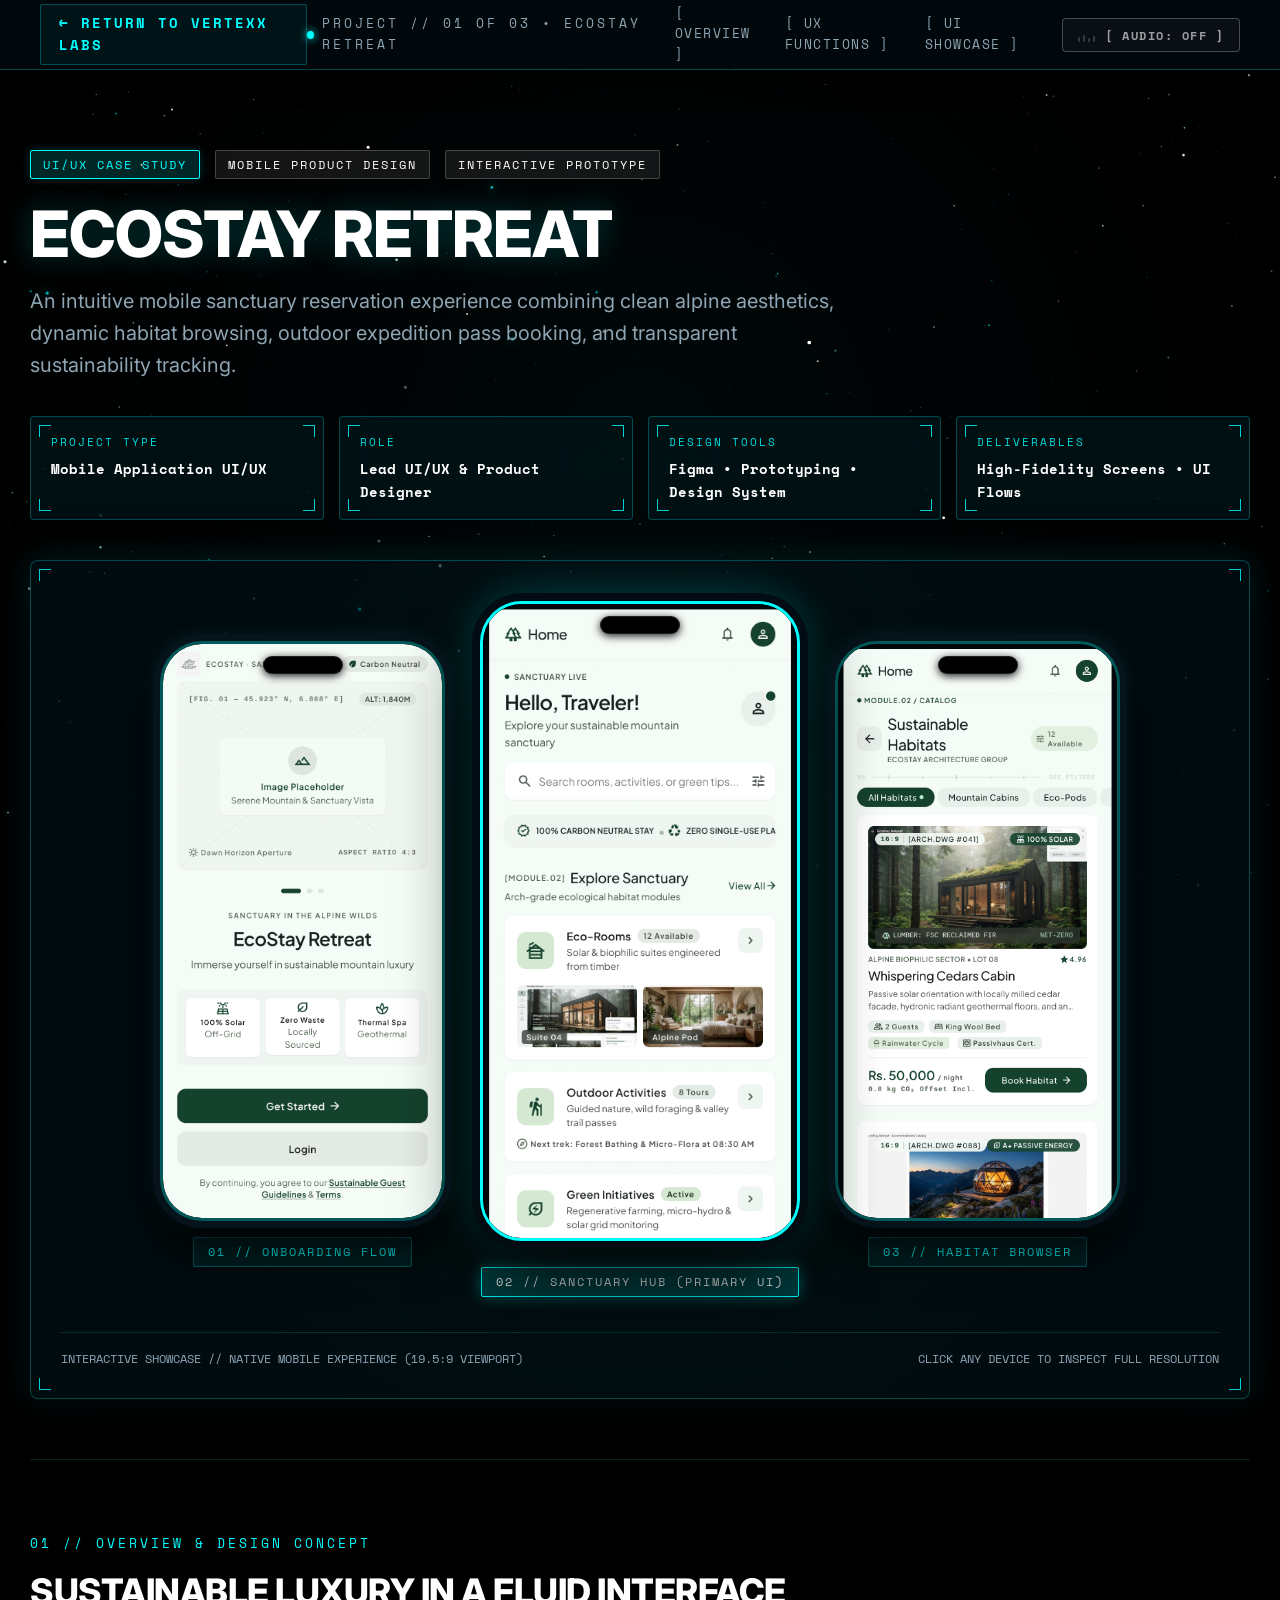
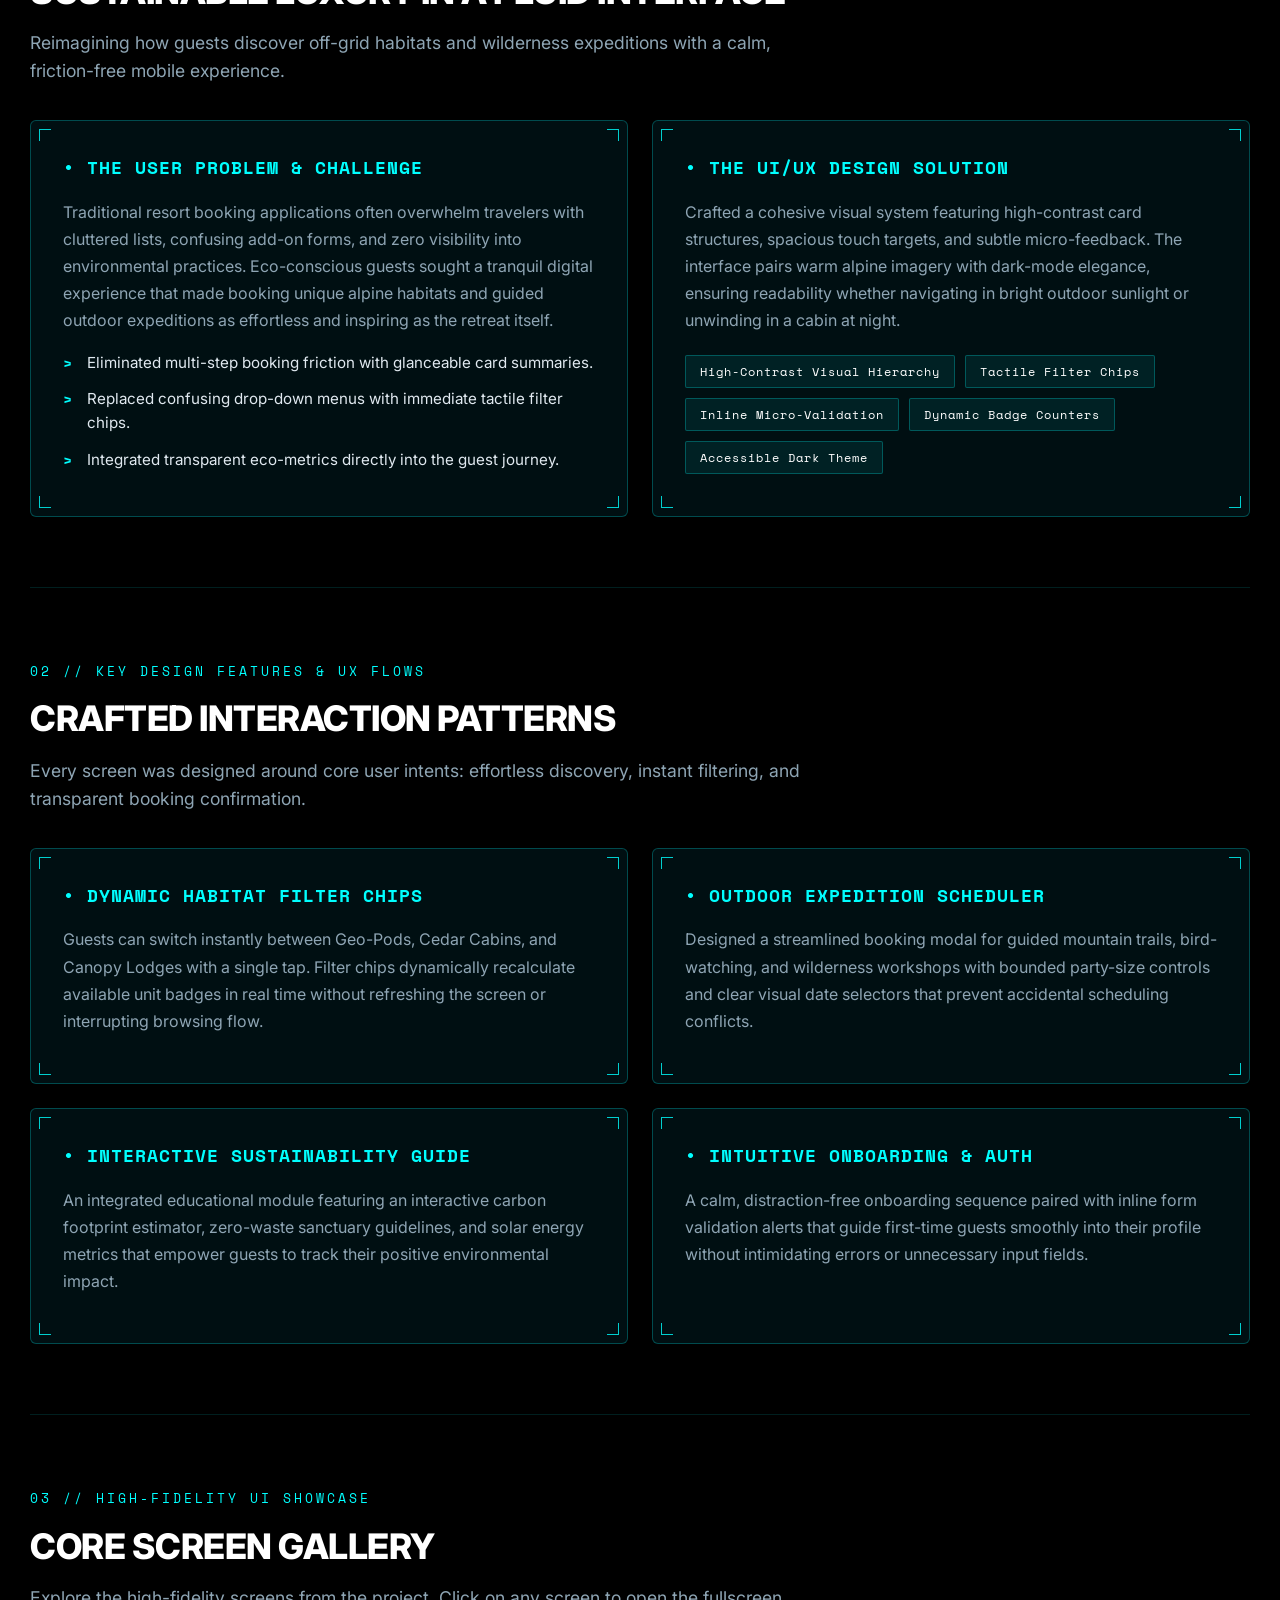
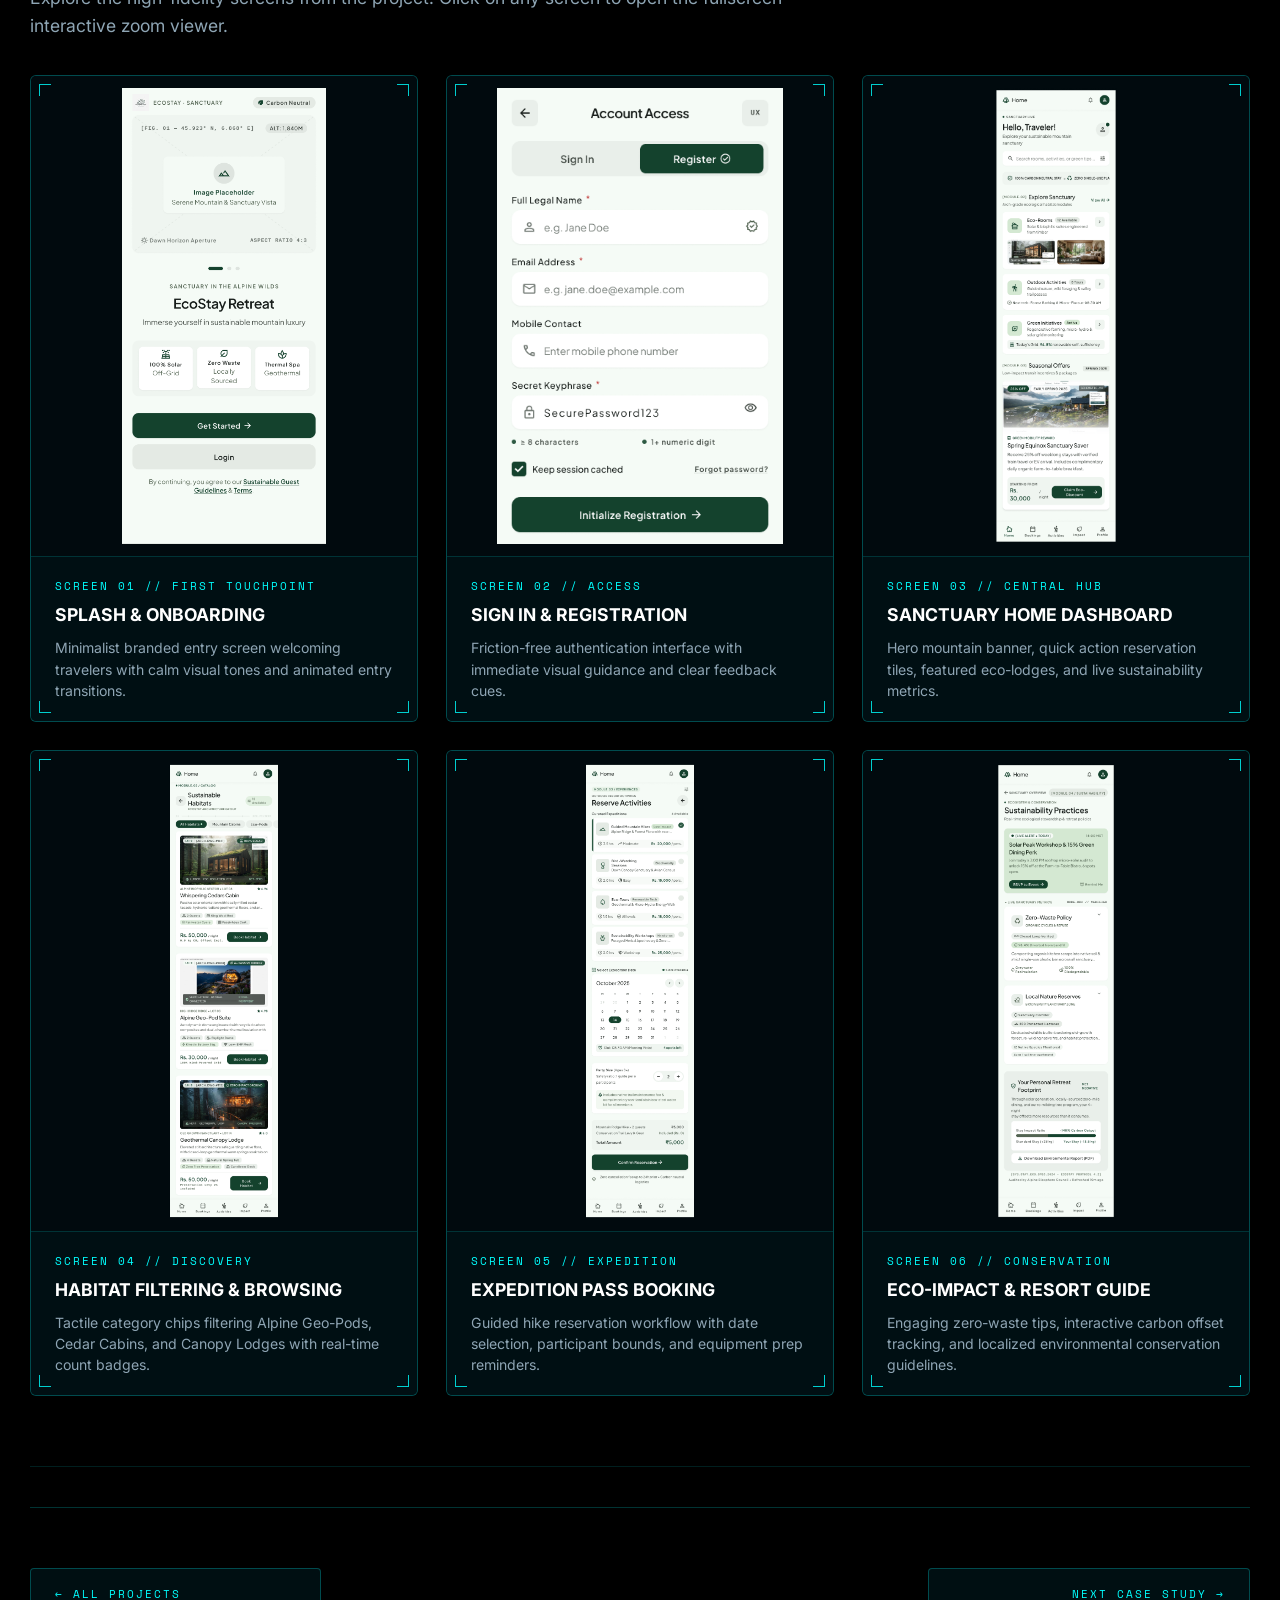
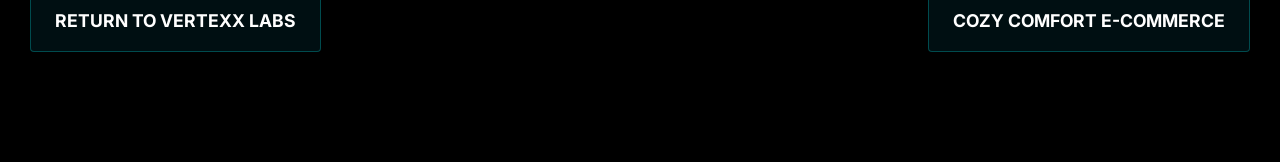
==== case-study-ecostay.html @ d519921f "Initial commit: Vertexx Labs spatial portfolio and case studies" ====
<!DOCTYPE html>
<html lang="en">
<head>
  <meta charset="UTF-8">
  <meta name="viewport" content="width=device-width, initial-scale=1.0">
  <title>EcoStay Retreat | Mobile UI/UX Case Study | Vertexx Labs</title>
  <meta name="description" content="UI/UX case study for EcoStay Retreat, a mobile sanctuary booking and eco-tourism app featuring dynamic filtering, intuitive booking flows, and sustainability tracking.">
  
  <!-- Google Fonts -->
  <link rel="preconnect" href="https://fonts.googleapis.com">
  <link rel="preconnect" href="https://fonts.gstatic.com" crossorigin>
  <link href="https://fonts.googleapis.com/css2?family=Inter:wght@400;600;700;800&family=Share+Tech+Mono&family=Space+Mono:wght@400;700&display=swap" rel="stylesheet">
  
  <link rel="stylesheet" href="case-study.css?v=40">
</head>
<body>

  <!-- 3D Cosmic Space Starfield Canvas (Matching Main Page) -->
  <canvas id="space-canvas"></canvas>

  <!-- Fixed Top HUD Navigation -->
  <header class="case-nav">
    <a href="index.html#projects" class="nav-back-btn">
      <span>&larr; RETURN TO VERTEXX LABS</span>
    </a>
    
    <div class="nav-dossier-badge">
      <span class="blink-dot"></span>
      <span>PROJECT // 01 OF 03 &bull; ECOSTAY RETREAT</span>
    </div>

    <div class="nav-right-group">
      <nav class="nav-section-links">
        <a href="#overview">[ OVERVIEW ]</a>
        <a href="#functions">[ UX FUNCTIONS ]</a>
        <a href="#gallery">[ UI SHOWCASE ]</a>
      </nav>

      <!-- HUD Audio Toggle Control -->
      <button id="case-audio-toggle" class="case-audio-btn playing" aria-label="Toggle Audio" title="Toggle audio soundtrack">
        <div class="case-visualizer-bars">
          <div class="case-bar"></div>
          <div class="case-bar"></div>
          <div class="case-bar"></div>
          <div class="case-bar"></div>
        </div>
        <span class="case-audio-label">[ AUDIO: ON ]</span>
      </button>
    </div>
  </header>

  <main class="case-container">
    
    <!-- Hero Section -->
    <section class="case-hero">
      <div class="hero-badge-row">
        <span class="case-badge">UI/UX CASE STUDY</span>
        <span class="role-badge">MOBILE PRODUCT DESIGN</span>
        <span class="role-badge">INTERACTIVE PROTOTYPE</span>
      </div>

      <h1 class="case-title">ECOSTAY RETREAT</h1>
      <p class="case-subtitle">
        An intuitive mobile sanctuary reservation experience combining clean alpine aesthetics, dynamic habitat browsing, outdoor expedition pass booking, and transparent sustainability tracking.
      </p>

      <!-- Metadata Bento Grid -->
      <div class="meta-grid">
        <div class="meta-box">
          <div class="hud-corner top-left"></div>
          <div class="hud-corner top-right"></div>
          <div class="hud-corner bottom-left"></div>
          <div class="hud-corner bottom-right"></div>
          <div class="meta-label">PROJECT TYPE</div>
          <div class="meta-value">Mobile Application UI/UX</div>
        </div>

        <div class="meta-box">
          <div class="hud-corner top-left"></div>
          <div class="hud-corner top-right"></div>
          <div class="hud-corner bottom-left"></div>
          <div class="hud-corner bottom-right"></div>
          <div class="meta-label">ROLE</div>
          <div class="meta-value">Lead UI/UX &amp; Product Designer</div>
        </div>

        <div class="meta-box">
          <div class="hud-corner top-left"></div>
          <div class="hud-corner top-right"></div>
          <div class="hud-corner bottom-left"></div>
          <div class="hud-corner bottom-right"></div>
          <div class="meta-label">DESIGN TOOLS</div>
          <div class="meta-value">Figma &bull; Prototyping &bull; Design System</div>
        </div>

        <div class="meta-box">
          <div class="hud-corner top-left"></div>
          <div class="hud-corner top-right"></div>
          <div class="hud-corner bottom-left"></div>
          <div class="hud-corner bottom-right"></div>
          <div class="meta-label">DELIVERABLES</div>
          <div class="meta-value">High-Fidelity Screens &bull; UI Flows</div>
        </div>
      </div>

      <!-- Interactive Mobile Device Showcase Stage (Flagship Trio Display) -->
      <div class="mobile-showcase-stage">
        <div class="hud-corner top-left"></div>
        <div class="hud-corner top-right"></div>
        <div class="hud-corner bottom-left"></div>
        <div class="hud-corner bottom-right"></div>

        <div class="stage-devices-row">
          <!-- Device 01: Onboarding Flow -->
          <div class="phone-item-wrap">
            <div class="phone-mockup" data-title="SPLASH &amp; ONBOARDING FLOW">
              <div class="phone-notch"></div>
              <div class="phone-screen">
                <img src="assets/projects/ecostay/screen-splash.png" alt="Splash &amp; Onboarding Experience" class="phone-screen-img">
              </div>
            </div>
            <div class="phone-caption-bar">
              <span class="phone-tag">01 // ONBOARDING FLOW</span>
            </div>
          </div>

          <!-- Device 02: Primary Sanctuary Hub (Featured Center) -->
          <div class="phone-item-wrap featured-wrap">
            <div class="phone-mockup featured" data-title="SANCTUARY HOME DASHBOARD">
              <div class="phone-notch"></div>
              <div class="phone-screen">
                <img src="assets/projects/ecostay/screen-dashboard.png" alt="Sanctuary Home Dashboard" class="phone-screen-img">
              </div>
            </div>
            <div class="phone-caption-bar">
              <span class="phone-tag">02 // SANCTUARY HUB (PRIMARY UI)</span>
            </div>
          </div>

          <!-- Device 03: Habitat Catalog & Filters -->
          <div class="phone-item-wrap">
            <div class="phone-mockup" data-title="HABITAT CATALOG &amp; DYNAMIC FILTERS">
              <div class="phone-notch"></div>
              <div class="phone-screen">
                <img src="assets/projects/ecostay/screen-rooms.png" alt="Habitat Catalog &amp; Filter Chips" class="phone-screen-img">
              </div>
            </div>
            <div class="phone-caption-bar">
              <span class="phone-tag">03 // HABITAT BROWSER</span>
            </div>
          </div>
        </div>

        <div class="stage-footer-bar">
          <span>INTERACTIVE SHOWCASE // NATIVE MOBILE EXPERIENCE (19.5:9 VIEWPORT)</span>
          <span>CLICK ANY DEVICE TO INSPECT FULL RESOLUTION</span>
        </div>
      </div>
    </section>

    <!-- Section 01: Overview & Design Concept -->
    <section id="overview" class="case-section">
      <div class="section-hud-header">
        <span class="section-index">01 // OVERVIEW &amp; DESIGN CONCEPT</span>
        <h2 class="section-title">SUSTAINABLE LUXURY IN A FLUID INTERFACE</h2>
        <p class="section-lead">
          Reimagining how guests discover off-grid habitats and wilderness expeditions with a calm, friction-free mobile experience.
        </p>
      </div>

      <div class="bento-overview-grid">
        <div class="bento-card">
          <div class="hud-corner top-left"></div>
          <div class="hud-corner top-right"></div>
          <div class="hud-corner bottom-left"></div>
          <div class="hud-corner bottom-right"></div>
          <h3 class="bento-card-title">&bull; THE USER PROBLEM &amp; CHALLENGE</h3>
          <p>
            Traditional resort booking applications often overwhelm travelers with cluttered lists, confusing add-on forms, and zero visibility into environmental practices. Eco-conscious guests sought a tranquil digital experience that made booking unique alpine habitats and guided outdoor expeditions as effortless and inspiring as the retreat itself.
          </p>
          <ul class="feature-list">
            <li>Eliminated multi-step booking friction with glanceable card summaries.</li>
            <li>Replaced confusing drop-down menus with immediate tactile filter chips.</li>
            <li>Integrated transparent eco-metrics directly into the guest journey.</li>
          </ul>
        </div>

        <div class="bento-card">
          <div class="hud-corner top-left"></div>
          <div class="hud-corner top-right"></div>
          <div class="hud-corner bottom-left"></div>
          <div class="hud-corner bottom-right"></div>
          <h3 class="bento-card-title">&bull; THE UI/UX DESIGN SOLUTION</h3>
          <p>
            Crafted a cohesive visual system featuring high-contrast card structures, spacious touch targets, and subtle micro-feedback. The interface pairs warm alpine imagery with dark-mode elegance, ensuring readability whether navigating in bright outdoor sunlight or unwinding in a cabin at night.
          </p>
          <div class="tech-pills">
            <span class="tech-pill">High-Contrast Visual Hierarchy</span>
            <span class="tech-pill">Tactile Filter Chips</span>
            <span class="tech-pill">Inline Micro-Validation</span>
            <span class="tech-pill">Dynamic Badge Counters</span>
            <span class="tech-pill">Accessible Dark Theme</span>
          </div>
        </div>
      </div>
    </section>

    <!-- Section 02: Key Design Features & Functions -->
    <section id="functions" class="case-section">
      <div class="section-hud-header">
        <span class="section-index">02 // KEY DESIGN FEATURES &amp; UX FLOWS</span>
        <h2 class="section-title">CRAFTED INTERACTION PATTERNS</h2>
        <p class="section-lead">
          Every screen was designed around core user intents: effortless discovery, instant filtering, and transparent booking confirmation.
        </p>
      </div>

      <div class="bento-overview-grid">
        <div class="bento-card">
          <div class="hud-corner top-left"></div>
          <div class="hud-corner top-right"></div>
          <div class="hud-corner bottom-left"></div>
          <div class="hud-corner bottom-right"></div>
          <h3 class="bento-card-title">&bull; DYNAMIC HABITAT FILTER CHIPS</h3>
          <p>
            Guests can switch instantly between Geo-Pods, Cedar Cabins, and Canopy Lodges with a single tap. Filter chips dynamically recalculate available unit badges in real time without refreshing the screen or interrupting browsing flow.
          </p>
        </div>

        <div class="bento-card">
          <div class="hud-corner top-left"></div>
          <div class="hud-corner top-right"></div>
          <div class="hud-corner bottom-left"></div>
          <div class="hud-corner bottom-right"></div>
          <h3 class="bento-card-title">&bull; OUTDOOR EXPEDITION SCHEDULER</h3>
          <p>
            Designed a streamlined booking modal for guided mountain trails, bird-watching, and wilderness workshops with bounded party-size controls and clear visual date selectors that prevent accidental scheduling conflicts.
          </p>
        </div>

        <div class="bento-card">
          <div class="hud-corner top-left"></div>
          <div class="hud-corner top-right"></div>
          <div class="hud-corner bottom-left"></div>
          <div class="hud-corner bottom-right"></div>
          <h3 class="bento-card-title">&bull; INTERACTIVE SUSTAINABILITY GUIDE</h3>
          <p>
            An integrated educational module featuring an interactive carbon footprint estimator, zero-waste sanctuary guidelines, and solar energy metrics that empower guests to track their positive environmental impact.
          </p>
        </div>

        <div class="bento-card">
          <div class="hud-corner top-left"></div>
          <div class="hud-corner top-right"></div>
          <div class="hud-corner bottom-left"></div>
          <div class="hud-corner bottom-right"></div>
          <h3 class="bento-card-title">&bull; INTUITIVE ONBOARDING &amp; AUTH</h3>
          <p>
            A calm, distraction-free onboarding sequence paired with inline form validation alerts that guide first-time guests smoothly into their profile without intimidating errors or unnecessary input fields.
          </p>
        </div>
      </div>
    </section>

    <!-- Section 03: UI Showcase & Screen Gallery -->
    <section id="gallery" class="case-section">
      <div class="section-hud-header">
        <span class="section-index">03 // HIGH-FIDELITY UI SHOWCASE</span>
        <h2 class="section-title">CORE SCREEN GALLERY</h2>
        <p class="section-lead">
          Explore the high-fidelity screens from the project. Click on any screen to open the fullscreen interactive zoom viewer.
        </p>
      </div>

      <div class="gallery-grid">
        <!-- Screen 1: Splash -->
        <div class="gallery-card">
          <div class="hud-corner top-left"></div>
          <div class="hud-corner top-right"></div>
          <div class="hud-corner bottom-left"></div>
          <div class="hud-corner bottom-right"></div>
          <div class="gallery-thumb-container">
            <img src="assets/projects/ecostay/screen-splash.png" alt="Splash &amp; Onboarding Experience" class="gallery-thumb">
            <div class="gallery-hover-overlay">
              <span class="zoom-hint-btn">[ EXPAND SCREEN ]</span>
            </div>
          </div>
          <div class="gallery-card-info">
            <div>
              <div class="screen-number">SCREEN 01 // FIRST TOUCHPOINT</div>
              <h3 class="screen-name">SPLASH &amp; ONBOARDING</h3>
            </div>
            <p class="screen-desc">Minimalist branded entry screen welcoming travelers with calm visual tones and animated entry transitions.</p>
          </div>
        </div>

        <!-- Screen 2: Authentication -->
        <div class="gallery-card">
          <div class="hud-corner top-left"></div>
          <div class="hud-corner top-right"></div>
          <div class="hud-corner bottom-left"></div>
          <div class="hud-corner bottom-right"></div>
          <div class="gallery-thumb-container">
            <img src="assets/projects/ecostay/screen-auth.png" alt="User Sign In &amp; Registration" class="gallery-thumb">
            <div class="gallery-hover-overlay">
              <span class="zoom-hint-btn">[ EXPAND SCREEN ]</span>
            </div>
          </div>
          <div class="gallery-card-info">
            <div>
              <div class="screen-number">SCREEN 02 // ACCESS</div>
              <h3 class="screen-name">SIGN IN &amp; REGISTRATION</h3>
            </div>
            <p class="screen-desc">Friction-free authentication interface with immediate visual guidance and clear feedback cues.</p>
          </div>
        </div>

        <!-- Screen 3: Dashboard -->
        <div class="gallery-card">
          <div class="hud-corner top-left"></div>
          <div class="hud-corner top-right"></div>
          <div class="hud-corner bottom-left"></div>
          <div class="hud-corner bottom-right"></div>
          <div class="gallery-thumb-container">
            <img src="assets/projects/ecostay/screen-dashboard.png" alt="Home Sanctuary Hub" class="gallery-thumb">
            <div class="gallery-hover-overlay">
              <span class="zoom-hint-btn">[ EXPAND SCREEN ]</span>
            </div>
          </div>
          <div class="gallery-card-info">
            <div>
              <div class="screen-number">SCREEN 03 // CENTRAL HUB</div>
              <h3 class="screen-name">SANCTUARY HOME DASHBOARD</h3>
            </div>
            <p class="screen-desc">Hero mountain banner, quick action reservation tiles, featured eco-lodges, and live sustainability metrics.</p>
          </div>
        </div>

        <!-- Screen 4: Room Catalog -->
        <div class="gallery-card">
          <div class="hud-corner top-left"></div>
          <div class="hud-corner top-right"></div>
          <div class="hud-corner bottom-left"></div>
          <div class="hud-corner bottom-right"></div>
          <div class="gallery-thumb-container">
            <img src="assets/projects/ecostay/screen-rooms.png" alt="Habitat Catalog &amp; Filter Chips" class="gallery-thumb">
            <div class="gallery-hover-overlay">
              <span class="zoom-hint-btn">[ EXPAND SCREEN ]</span>
            </div>
          </div>
          <div class="gallery-card-info">
            <div>
              <div class="screen-number">SCREEN 04 // DISCOVERY</div>
              <h3 class="screen-name">HABITAT FILTERING &amp; BROWSING</h3>
            </div>
            <p class="screen-desc">Tactile category chips filtering Alpine Geo-Pods, Cedar Cabins, and Canopy Lodges with real-time count badges.</p>
          </div>
        </div>

        <!-- Screen 5: Activities -->
        <div class="gallery-card">
          <div class="hud-corner top-left"></div>
          <div class="hud-corner top-right"></div>
          <div class="hud-corner bottom-left"></div>
          <div class="hud-corner bottom-right"></div>
          <div class="gallery-thumb-container">
            <img src="assets/projects/ecostay/screen-activities.png" alt="Outdoor Activity Passes" class="gallery-thumb">
            <div class="gallery-hover-overlay">
              <span class="zoom-hint-btn">[ EXPAND SCREEN ]</span>
            </div>
          </div>
          <div class="gallery-card-info">
            <div>
              <div class="screen-number">SCREEN 05 // EXPEDITION</div>
              <h3 class="screen-name">EXPEDITION PASS BOOKING</h3>
            </div>
            <p class="screen-desc">Guided hike reservation workflow with date selection, participant bounds, and equipment prep reminders.</p>
          </div>
        </div>

        <!-- Screen 6: Sustainability -->
        <div class="gallery-card">
          <div class="hud-corner top-left"></div>
          <div class="hud-corner top-right"></div>
          <div class="hud-corner bottom-left"></div>
          <div class="hud-corner bottom-right"></div>
          <div class="gallery-thumb-container">
            <img src="assets/projects/ecostay/screen-sustainability.png" alt="Green Initiatives &amp; Guide" class="gallery-thumb">
            <div class="gallery-hover-overlay">
              <span class="zoom-hint-btn">[ EXPAND SCREEN ]</span>
            </div>
          </div>
          <div class="gallery-card-info">
            <div>
              <div class="screen-number">SCREEN 06 // CONSERVATION</div>
              <h3 class="screen-name">ECO-IMPACT &amp; RESORT GUIDE</h3>
            </div>
            <p class="screen-desc">Engaging zero-waste tips, interactive carbon offset tracking, and localized environmental conservation guidelines.</p>
          </div>
        </div>
      </div>
    </section>

    <!-- Project Footer Navigation -->
    <footer class="case-footer-nav">
      <a href="index.html#projects" class="project-nav-link">
        <span class="nav-direction">&larr; ALL PROJECTS</span>
        <span class="nav-proj-title">RETURN TO VERTEXX LABS</span>
      </a>

      <a href="case-study-cozycomfort.html?v=38" class="project-nav-link next">
        <span class="nav-direction">NEXT CASE STUDY &rarr;</span>
        <span class="nav-proj-title">COZY COMFORT E-COMMERCE</span>
      </a>
    </footer>

  </main>

  <!-- Background Audio Element -->
  <audio id="case-bg-audio" src="assets/suno_track.mp3" loop preload="auto" playsinline style="display:none;"></audio>

  <!-- Fullscreen Lightbox Modal -->
  <div id="lightbox-modal" class="lightbox-modal">
    <button id="lightbox-close-btn" class="lightbox-close-btn">[ CLOSE ESC ]</button>
    <div class="lightbox-content-box">
      <img id="lightbox-img" src="" alt="Fullscreen Interface Preview" class="lightbox-img">
      <div id="lightbox-caption" class="lightbox-caption"></div>
    </div>
  </div>

  <script src="case-study.js?v=40"></script>
</body>
</html>
---- case-study.css ----
/* ==========================================================================
   Vertexx Labs - Case Study Master Stylesheet (Cyberpunk Spatial Aesthetics)
   ========================================================================== */

:root {
  --neon-cyan: #00FFFF;
  --neon-cyan-glow: rgba(0, 255, 255, 0.35);
  --neon-cyan-dim: rgba(0, 255, 255, 0.15);
  --bg-deep: #02080d;
  --bg-card: rgba(0, 20, 25, 0.75);
  --bg-card-hover: rgba(0, 30, 40, 0.85);
  --text-main: #FFFFFF;
  --text-muted: #8ea5b4;
  --border-cyan: rgba(0, 255, 255, 0.25);
  --font-inter: 'Inter', -apple-system, BlinkMacSystemFont, sans-serif;
  --font-mono: 'Space Mono', 'Share Tech Mono', monospace;
  --font-tech: 'Share Tech Mono', monospace;
}

* {
  box-sizing: border-box;
  margin: 0;
  padding: 0;
}

html {
  scroll-behavior: smooth;
  background-color: #000000;
  color: var(--text-main);
  font-family: var(--font-inter);
}

body {
  background-color: #000000;
  min-height: 100vh;
  line-height: 1.6;
  overflow-x: hidden;
  font-size: 16px;
  position: relative;
}

/* Space Theme Canvas (Matching Main Vertexx Labs Space Theme) */
#space-canvas {
  position: fixed;
  top: 0;
  left: 0;
  width: 100vw;
  height: 100vh;
  z-index: 0;
  pointer-events: none;
  background: #000000;
}

/* ==========================================================================
   HUD Header & Navigation Bar
   ========================================================================== */
.case-nav {
  position: fixed;
  top: 0;
  left: 0;
  width: 100%;
  height: 70px;
  background: rgba(0, 10, 15, 0.85);
  backdrop-filter: blur(25px);
  -webkit-backdrop-filter: blur(25px);
  border-bottom: 1px solid var(--border-cyan);
  display: flex;
  align-items: center;
  justify-content: space-between;
  padding: 0 40px;
  z-index: 1000;
  box-shadow: 0 4px 30px rgba(0, 0, 0, 0.8);
}

.nav-back-btn {
  display: inline-flex;
  align-items: center;
  gap: 10px;
  color: var(--neon-cyan);
  text-decoration: none;
  font-family: var(--font-mono);
  font-size: 0.85rem;
  font-weight: 700;
  letter-spacing: 2px;
  text-transform: uppercase;
  padding: 8px 18px;
  border: 1px solid var(--border-cyan);
  background: rgba(0, 255, 255, 0.05);
  border-radius: 2px;
  transition: all 0.3s ease;
  position: relative;
  overflow: hidden;
}

.nav-back-btn:hover {
  background: rgba(0, 255, 255, 0.18);
  border-color: var(--neon-cyan);
  box-shadow: 0 0 20px var(--neon-cyan-glow);
  transform: translateX(-3px);
}

.nav-dossier-badge {
  font-family: var(--font-mono);
  font-size: 0.8rem;
  letter-spacing: 3px;
  color: var(--text-muted);
  text-transform: uppercase;
  display: flex;
  align-items: center;
  gap: 8px;
}

.nav-dossier-badge .blink-dot {
  width: 8px;
  height: 8px;
  border-radius: 50%;
  background: var(--neon-cyan);
  box-shadow: 0 0 8px var(--neon-cyan);
  animation: pulseDot 2s infinite ease-in-out;
}

@keyframes pulseDot {
  0%, 100% { opacity: 0.3; transform: scale(0.9); }
  50% { opacity: 1; transform: scale(1.2); }
}

.nav-section-links {
  display: flex;
  align-items: center;
  gap: 20px;
}

.nav-section-links a {
  color: var(--text-muted);
  text-decoration: none;
  font-family: var(--font-mono);
  font-size: 0.8rem;
  letter-spacing: 1.5px;
  text-transform: uppercase;
  transition: color 0.3s ease;
  position: relative;
}

.nav-section-links a:hover {
  color: var(--neon-cyan);
}

/* ==========================================================================
   Page Container & Structure
   ========================================================================== */
.case-container {
  position: relative;
  z-index: 10;
  max-width: 1280px;
  margin: 0 auto;
  padding: 110px 30px 80px 30px;
}

/* ==========================================================================
   Hero Section
   ========================================================================== */
.case-hero {
  position: relative;
  padding: 40px 0 60px 0;
  border-bottom: 1px solid rgba(0, 255, 255, 0.15);
}

.hero-badge-row {
  display: flex;
  align-items: center;
  gap: 15px;
  margin-bottom: 20px;
  flex-wrap: wrap;
}

.case-badge {
  font-family: var(--font-mono);
  font-size: 0.75rem;
  color: var(--neon-cyan);
  background: var(--neon-cyan-dim);
  border: 1px solid var(--neon-cyan);
  padding: 4px 12px;
  letter-spacing: 2px;
  text-transform: uppercase;
  border-radius: 2px;
  box-shadow: 0 0 10px rgba(0, 255, 255, 0.2);
}

.role-badge {
  font-family: var(--font-mono);
  font-size: 0.75rem;
  color: #fff;
  background: rgba(255, 255, 255, 0.08);
  border: 1px solid rgba(255, 255, 255, 0.2);
  padding: 4px 12px;
  letter-spacing: 2px;
  text-transform: uppercase;
  border-radius: 2px;
}

.case-title {
  font-family: var(--font-inter);
  font-size: clamp(2.5rem, 5vw, 4.2rem);
  font-weight: 800;
  letter-spacing: -1px;
  text-transform: uppercase;
  color: #FFFFFF;
  line-height: 1.1;
  margin-bottom: 15px;
  text-shadow: 0 0 30px rgba(0, 255, 255, 0.25);
}

.case-subtitle {
  font-family: var(--font-inter);
  font-size: 1.25rem;
  color: var(--text-muted);
  max-width: 820px;
  margin-bottom: 35px;
  line-height: 1.6;
}

/* Metadata Grid */
.meta-grid {
  display: grid;
  grid-template-columns: repeat(4, 1fr);
  gap: 15px;
  margin-bottom: 40px;
}

.meta-box {
  background: var(--bg-card);
  border: 1px solid var(--border-cyan);
  padding: 16px 20px;
  border-radius: 4px;
  position: relative;
  backdrop-filter: blur(20px);
}

.meta-label {
  font-family: var(--font-mono);
  font-size: 0.7rem;
  color: var(--neon-cyan);
  letter-spacing: 2px;
  text-transform: uppercase;
  margin-bottom: 6px;
  opacity: 0.85;
}

.meta-value {
  font-family: var(--font-mono);
  font-size: 0.9rem;
  color: #FFFFFF;
  font-weight: 700;
}

/* Hero Showcase Frame */
.hero-mockup-wrapper {
  position: relative;
  margin-top: 30px;
  background: var(--bg-card);
  border: 1px solid var(--border-cyan);
  border-radius: 8px;
  overflow: hidden;
  box-shadow: 0 20px 60px rgba(0, 0, 0, 0.9), 0 0 35px rgba(0, 255, 255, 0.15);
}

.hero-mockup-img {
  width: 100%;
  height: auto;
  display: block;
  object-fit: cover;
  transition: transform 0.6s cubic-bezier(0.16, 1, 0.3, 1);
}

.hero-mockup-wrapper:hover .hero-mockup-img {
  transform: scale(1.015);
}

.hero-mockup-caption {
  position: absolute;
  bottom: 0;
  left: 0;
  width: 100%;
  padding: 16px 24px;
  background: linear-gradient(180deg, transparent 0%, rgba(0, 10, 15, 0.95) 100%);
  display: flex;
  align-items: center;
  justify-content: space-between;
  font-family: var(--font-mono);
  font-size: 0.8rem;
  color: var(--text-muted);
}

.hero-mockup-caption .badge {
  color: var(--neon-cyan);
  border: 1px solid var(--neon-cyan);
  padding: 2px 8px;
  font-size: 0.7rem;
}

/* ==========================================================================
   Section Headers & HUD Dividers
   ========================================================================== */
.case-section {
  padding: 70px 0;
  border-bottom: 1px solid rgba(0, 255, 255, 0.12);
  position: relative;
}

.section-hud-header {
  margin-bottom: 35px;
}

.section-index {
  font-family: var(--font-mono);
  font-size: 0.8rem;
  color: var(--neon-cyan);
  letter-spacing: 3px;
  text-transform: uppercase;
  margin-bottom: 8px;
  display: inline-block;
}

.section-title {
  font-family: var(--font-inter);
  font-size: 2.2rem;
  font-weight: 800;
  letter-spacing: -0.5px;
  color: #FFFFFF;
  text-transform: uppercase;
}

.section-lead {
  font-size: 1.1rem;
  color: var(--text-muted);
  max-width: 800px;
  margin-top: 10px;
}

/* ==========================================================================
   HUD Corner Brackets
   ========================================================================== */
.hud-corner {
  position: absolute;
  width: 12px;
  height: 12px;
  border: 1px solid var(--neon-cyan);
  opacity: 0.8;
  z-index: 5;
  pointer-events: none;
}

.top-left { top: 8px; left: 8px; border-right: none; border-bottom: none; }
.top-right { top: 8px; right: 8px; border-left: none; border-bottom: none; }
.bottom-left { bottom: 8px; left: 8px; border-right: none; border-top: none; }
.bottom-right { bottom: 8px; right: 8px; border-left: none; border-top: none; }

/* ==========================================================================
   Overview & Architecture Bento Grids
   ========================================================================== */
.bento-overview-grid {
  display: grid;
  grid-template-columns: 1fr 1fr;
  gap: 24px;
}

.bento-card {
  position: relative;
  background: var(--bg-card);
  border: 1px solid var(--border-cyan);
  border-radius: 6px;
  padding: 32px;
  backdrop-filter: blur(20px);
  transition: all 0.3s ease;
}

.bento-card:hover {
  background: var(--bg-card-hover);
  border-color: rgba(0, 255, 255, 0.45);
  box-shadow: 0 10px 30px rgba(0, 0, 0, 0.6), 0 0 20px rgba(0, 255, 255, 0.1);
}

.bento-card-title {
  font-family: var(--font-mono);
  font-size: 1.15rem;
  font-weight: 700;
  color: var(--neon-cyan);
  letter-spacing: 1px;
  margin-bottom: 16px;
  display: flex;
  align-items: center;
  gap: 10px;
}

.bento-card p {
  color: var(--text-muted);
  margin-bottom: 16px;
  line-height: 1.7;
}

.feature-list {
  list-style: none;
  margin-top: 15px;
}

.feature-list li {
  position: relative;
  padding-left: 24px;
  margin-bottom: 12px;
  color: #e0e9f0;
  font-size: 0.95rem;
}

.feature-list li::before {
  content: "> ";
  position: absolute;
  left: 0;
  top: 0;
  color: var(--neon-cyan);
  font-family: var(--font-mono);
  font-weight: bold;
}

/* Tech Stack Badges */
.tech-pills {
  display: flex;
  flex-wrap: wrap;
  gap: 10px;
  margin-top: 20px;
}

.tech-pill {
  font-family: var(--font-mono);
  font-size: 0.75rem;
  color: #FFFFFF;
  background: rgba(0, 255, 255, 0.08);
  border: 1px solid var(--border-cyan);
  padding: 6px 14px;
  border-radius: 2px;
  letter-spacing: 1px;
  transition: all 0.2s ease;
}

.tech-pill:hover {
  border-color: var(--neon-cyan);
  background: rgba(0, 255, 255, 0.15);
  box-shadow: 0 0 10px var(--neon-cyan-glow);
}

/* ==========================================================================
   UI Showcase Screen Gallery (Modern Responsive Grid)
   ========================================================================== */
.gallery-grid {
  display: grid;
  grid-template-columns: repeat(auto-fit, minmax(360px, 1fr));
  gap: 28px;
}

.gallery-card {
  position: relative;
  background: var(--bg-card);
  border: 1px solid var(--border-cyan);
  border-radius: 6px;
  overflow: hidden;
  cursor: pointer;
  transition: all 0.35s cubic-bezier(0.16, 1, 0.3, 1);
  display: flex;
  flex-direction: column;
}

.gallery-card:hover {
  transform: translateY(-5px);
  border-color: var(--neon-cyan);
  box-shadow: 0 15px 40px rgba(0, 0, 0, 0.8), 0 0 25px rgba(0, 255, 255, 0.2);
}

.gallery-thumb-container {
  position: relative;
  width: 100%;
  background: #010a0e;
  overflow: hidden;
  display: flex;
  align-items: center;
  justify-content: center;
  min-height: 260px;
  max-height: 480px;
}

.gallery-thumb {
  width: 100%;
  height: 100%;
  object-fit: contain;
  display: block;
  transition: transform 0.5s ease;
  padding: 12px;
}

.gallery-card:hover .gallery-thumb {
  transform: scale(1.03);
}

.gallery-hover-overlay {
  position: absolute;
  top: 0;
  left: 0;
  width: 100%;
  height: 100%;
  background: rgba(0, 20, 25, 0.5);
  backdrop-filter: blur(2px);
  opacity: 0;
  display: flex;
  align-items: center;
  justify-content: center;
  transition: opacity 0.3s ease;
}

.gallery-card:hover .gallery-hover-overlay {
  opacity: 1;
}

.zoom-hint-btn {
  font-family: var(--font-mono);
  font-size: 0.8rem;
  letter-spacing: 2px;
  color: var(--neon-cyan);
  background: rgba(0, 0, 0, 0.85);
  border: 1px solid var(--neon-cyan);
  padding: 8px 18px;
  border-radius: 2px;
  box-shadow: 0 0 15px var(--neon-cyan-glow);
}

.gallery-card-info {
  padding: 20px 24px;
  background: rgba(0, 15, 20, 0.95);
  border-top: 1px solid rgba(0, 255, 255, 0.15);
  flex-grow: 1;
  display: flex;
  flex-direction: column;
  justify-content: space-between;
}

.screen-number {
  font-family: var(--font-mono);
  font-size: 0.7rem;
  color: var(--neon-cyan);
  letter-spacing: 2px;
  text-transform: uppercase;
  margin-bottom: 6px;
}

.screen-name {
  font-family: var(--font-inter);
  font-size: 1.1rem;
  font-weight: 700;
  color: #FFFFFF;
  margin-bottom: 8px;
}

.screen-desc {
  font-size: 0.88rem;
  color: var(--text-muted);
  line-height: 1.5;
}

/* ==========================================================================
   Architecture & Diagrams Grid
   ========================================================================== */
.diagram-grid {
  display: grid;
  grid-template-columns: repeat(auto-fit, minmax(420px, 1fr));
  gap: 28px;
}

.diagram-card {
  position: relative;
  background: var(--bg-card);
  border: 1px solid var(--border-cyan);
  border-radius: 6px;
  overflow: hidden;
  cursor: pointer;
  transition: all 0.3s ease;
}

.diagram-card:hover {
  border-color: var(--neon-cyan);
  box-shadow: 0 15px 40px rgba(0, 0, 0, 0.7), 0 0 20px rgba(0, 255, 255, 0.15);
}

.diagram-img-box {
  background: #020b10;
  padding: 20px;
  display: flex;
  align-items: center;
  justify-content: center;
  min-height: 280px;
}

.diagram-img {
  max-width: 100%;
  max-height: 380px;
  object-fit: contain;
  filter: contrast(1.05);
}

.diagram-meta {
  padding: 20px 24px;
  background: rgba(0, 15, 20, 0.95);
  border-top: 1px solid rgba(0, 255, 255, 0.15);
}

.diagram-meta h4 {
  font-family: var(--font-mono);
  font-size: 1rem;
  color: var(--neon-cyan);
  letter-spacing: 1px;
  margin-bottom: 6px;
}

.diagram-meta p {
  font-size: 0.88rem;
  color: var(--text-muted);
}

/* ==========================================================================
   Live Demo Animation Showcase (Cozy Comfort)
   ========================================================================== */
.demo-showcase-box {
  position: relative;
  background: var(--bg-card);
  border: 1px solid var(--neon-cyan);
  border-radius: 8px;
  overflow: hidden;
  box-shadow: 0 20px 60px rgba(0, 0, 0, 0.9), 0 0 30px rgba(0, 255, 255, 0.2);
  margin-top: 25px;
}

.demo-showcase-media {
  width: 100%;
  height: auto;
  display: block;
}

.demo-status-bar {
  padding: 14px 24px;
  background: rgba(0, 15, 20, 0.95);
  border-top: 1px solid var(--border-cyan);
  display: flex;
  align-items: center;
  justify-content: space-between;
  font-family: var(--font-mono);
  font-size: 0.8rem;
  color: var(--text-muted);
}

.live-indicator {
  display: inline-flex;
  align-items: center;
  gap: 8px;
  color: #00ff88;
  font-weight: bold;
}

.live-indicator::before {
  content: "";
  width: 8px;
  height: 8px;
  border-radius: 50%;
  background: #00ff88;
  box-shadow: 0 0 8px #00ff88;
  animation: pulseDot 1.5s infinite;
}

/* ==========================================================================
   Project Footer Navigation
   ========================================================================== */
.case-footer-nav {
  padding: 60px 0 30px 0;
  display: flex;
  align-items: center;
  justify-content: space-between;
  gap: 20px;
  border-top: 1px solid rgba(0, 255, 255, 0.2);
  margin-top: 40px;
  flex-wrap: wrap;
}

.project-nav-link {
  display: flex;
  flex-direction: column;
  text-decoration: none;
  padding: 16px 24px;
  border: 1px solid var(--border-cyan);
  background: var(--bg-card);
  border-radius: 4px;
  transition: all 0.3s ease;
  min-width: 240px;
}

.project-nav-link:hover {
  border-color: var(--neon-cyan);
  background: var(--bg-card-hover);
  box-shadow: 0 0 20px rgba(0, 255, 255, 0.2);
  transform: translateY(-2px);
}

.project-nav-link.next {
  text-align: right;
  margin-left: auto;
}

.nav-direction {
  font-family: var(--font-mono);
  font-size: 0.7rem;
  color: var(--neon-cyan);
  letter-spacing: 2px;
  text-transform: uppercase;
  margin-bottom: 4px;
}

.nav-proj-title {
  font-family: var(--font-inter);
  font-size: 1.1rem;
  font-weight: 700;
  color: #FFFFFF;
}

/* ==========================================================================
   Full Screen Lightbox Modal
   ========================================================================== */
.lightbox-modal {
  position: fixed;
  top: 0;
  left: 0;
  width: 100vw;
  height: 100vh;
  background: rgba(0, 5, 8, 0.94);
  backdrop-filter: blur(25px);
  -webkit-backdrop-filter: blur(25px);
  z-index: 99999;
  display: flex;
  flex-direction: column;
  align-items: center;
  justify-content: center;
  opacity: 0;
  visibility: hidden;
  transition: opacity 0.3s ease, visibility 0.3s ease;
  padding: 30px;
}

.lightbox-modal.active {
  opacity: 1;
  visibility: visible;
}

.lightbox-close-btn {
  position: absolute;
  top: 25px;
  right: 35px;
  background: transparent;
  border: 1px solid var(--neon-cyan);
  color: var(--neon-cyan);
  padding: 8px 18px;
  font-family: var(--font-mono);
  font-size: 0.85rem;
  letter-spacing: 2px;
  cursor: pointer;
  border-radius: 2px;
  transition: all 0.2s ease;
}

.lightbox-close-btn:hover {
  background: rgba(0, 255, 255, 0.2);
  box-shadow: 0 0 15px var(--neon-cyan);
}

.lightbox-content-box {
  max-width: 90vw;
  max-height: 80vh;
  display: flex;
  flex-direction: column;
  align-items: center;
  position: relative;
}

.lightbox-img {
  max-width: 100%;
  max-height: 75vh;
  object-fit: contain;
  border-radius: 4px;
  border: 1px solid var(--border-cyan);
  box-shadow: 0 20px 60px rgba(0, 0, 0, 0.9), 0 0 35px rgba(0, 255, 255, 0.25);
}

.lightbox-caption {
  margin-top: 18px;
  font-family: var(--font-mono);
  font-size: 0.9rem;
  color: var(--neon-cyan);
  letter-spacing: 1.5px;
  text-align: center;
  text-transform: uppercase;
}

/* ==========================================================================
   Responsive Breakpoints
   ========================================================================== */
@media (max-width: 1024px) {
  .meta-grid {
    grid-template-columns: repeat(2, 1fr);
  }
  .bento-overview-grid {
    grid-template-columns: 1fr;
  }
  .case-nav {
    padding: 0 20px;
  }
  .nav-section-links {
    display: none; /* Hide anchor links on smaller screens */
  }
}

@media (max-width: 640px) {
  .case-container {
    padding: 90px 16px 50px 16px;
  }
  .meta-grid {
    grid-template-columns: 1fr;
  }
  .gallery-grid {
    grid-template-columns: 1fr;
  }
  .diagram-grid {
    grid-template-columns: 1fr;
  }
  .case-footer-nav {
    flex-direction: column;
    align-items: stretch;
  }
  .project-nav-link {
    width: 100%;
    text-align: center;
  }
  .project-nav-link.next {
    text-align: center;
    margin-left: 0;
  }
}

/* ==========================================================================
   Interactive Mobile Device Showcase Stage (Flagship UI/UX Presentation)
   ========================================================================== */
.mobile-showcase-stage {
  position: relative;
  margin-top: 35px;
  background: radial-gradient(circle at 50% 50%, rgba(0, 255, 255, 0.08) 0%, rgba(0, 15, 20, 0.75) 70%);
  border: 1px solid var(--border-cyan);
  border-radius: 8px;
  padding: 50px 30px 30px 30px;
  display: flex;
  flex-direction: column;
  align-items: center;
  box-shadow: 0 20px 60px rgba(0, 0, 0, 0.9), 0 0 35px rgba(0, 255, 255, 0.15);
  overflow: hidden;
}

.stage-devices-row {
  display: flex;
  align-items: center;
  justify-content: center;
  gap: 35px;
  width: 100%;
  max-width: 1100px;
  position: relative;
  z-index: 5;
}

/* Device Wrapper with Label */
.phone-item-wrap {
  display: flex;
  flex-direction: column;
  align-items: center;
}

/* Individual Smartphone Chassis */
.phone-mockup {
  position: relative;
  width: 285px;
  height: 580px;
  background: #000000;
  border-radius: 42px;
  border: 3px solid rgba(0, 255, 255, 0.35);
  box-shadow: 
    0 0 0 7px #07131b,
    0 25px 50px rgba(0, 0, 0, 0.9),
    0 0 25px rgba(0, 255, 255, 0.15);
  cursor: pointer;
  transition: all 0.45s cubic-bezier(0.16, 1, 0.3, 1);
  display: flex;
  flex-direction: column;
  overflow: hidden;
  flex-shrink: 0;
}

.phone-mockup:hover {
  transform: translateY(-12px) scale(1.02);
  border-color: var(--neon-cyan);
  box-shadow: 
    0 0 0 7px #020c12,
    0 35px 70px rgba(0, 0, 0, 0.95),
    0 0 40px rgba(0, 255, 255, 0.45);
}

.phone-mockup.featured {
  width: 320px;
  height: 640px;
  border-color: var(--neon-cyan);
  box-shadow: 
    0 0 0 8px #020c12,
    0 35px 75px rgba(0, 0, 0, 0.95),
    0 0 45px rgba(0, 255, 255, 0.35);
  z-index: 10;
  transform: translateY(-10px);
}

.phone-mockup.featured:hover {
  transform: translateY(-20px) scale(1.03);
  box-shadow: 
    0 0 0 8px #001e28,
    0 40px 90px rgba(0, 0, 0, 0.95),
    0 0 60px rgba(0, 255, 255, 0.6);
}

/* Dynamic Island / Speaker Pill */
.phone-notch {
  position: absolute;
  top: 12px;
  left: 50%;
  transform: translateX(-50%);
  width: 80px;
  height: 18px;
  background: #000000;
  border-radius: 10px;
  z-index: 20;
  border: 1px solid rgba(255, 255, 255, 0.12);
  box-shadow: 0 2px 8px rgba(0, 0, 0, 0.9);
}

/* Screen Glass Viewport */
.phone-screen {
  position: relative;
  width: 100%;
  height: 100%;
  border-radius: 38px;
  overflow: hidden;
  background: #01070b;
}

.phone-screen-img {
  width: 100%;
  height: 100%;
  object-fit: cover;
  object-position: top;
  display: block;
  transition: transform 0.6s ease;
}

.phone-mockup:hover .phone-screen-img {
  transform: scale(1.03);
}

/* Screen Badge & Label */
.phone-caption-bar {
  margin-top: 16px;
  text-align: center;
}

.phone-tag {
  font-family: var(--font-mono);
  font-size: 0.72rem;
  letter-spacing: 2px;
  color: var(--neon-cyan);
  background: rgba(0, 255, 255, 0.08);
  border: 1px solid var(--border-cyan);
  padding: 5px 14px;
  border-radius: 2px;
  display: inline-block;
  text-transform: uppercase;
  transition: all 0.3s ease;
}

.phone-item-wrap:hover .phone-tag {
  background: rgba(0, 255, 255, 0.2);
  border-color: var(--neon-cyan);
  box-shadow: 0 0 12px rgba(0, 255, 255, 0.3);
  color: #FFFFFF;
}

.phone-item-wrap.featured-wrap .phone-tag {
  background: rgba(0, 255, 255, 0.2);
  border-color: var(--neon-cyan);
  box-shadow: 0 0 15px rgba(0, 255, 255, 0.35);
  color: #FFFFFF;
}

/* Stage Footer Info */
.stage-footer-bar {
  margin-top: 35px;
  width: 100%;
  padding-top: 16px;
  border-top: 1px solid rgba(0, 255, 255, 0.15);
  display: flex;
  align-items: center;
  justify-content: space-between;
  font-family: var(--font-mono);
  font-size: 0.75rem;
  color: var(--text-muted);
}

@media (max-width: 980px) {
  .stage-devices-row {
    flex-direction: column;
    gap: 40px;
  }
  .phone-mockup, .phone-mockup.featured {
    width: 285px;
    height: 580px;
    transform: none;
  }
}

/* ============================================================
   CASE STUDY HUD AUDIO CONTROL
   ============================================================ */
.nav-right-group {
  display: flex;
  align-items: center;
  gap: 24px;
}

.case-audio-btn {
  display: inline-flex;
  align-items: center;
  gap: 10px;
  padding: 7px 15px;
  background: rgba(3, 15, 24, 0.88);
  border: 1px solid rgba(0, 255, 255, 0.5);
  border-radius: 4px;
  box-shadow: 0 0 14px rgba(0, 255, 255, 0.22);
  font-family: var(--font-mono);
  color: var(--neon-cyan);
  font-size: 0.76rem;
  letter-spacing: 1.5px;
  cursor: pointer;
  outline: none;
  user-select: none;
  transition: all 0.3s cubic-bezier(0.165, 0.84, 0.44, 1);
}

.case-audio-btn:hover {
  background: rgba(0, 30, 45, 0.96);
  border-color: #00FFFF;
  box-shadow: 0 0 24px rgba(0, 255, 255, 0.55);
  transform: translateY(-1px);
}

.case-audio-btn:active {
  transform: translateY(0) scale(0.97);
}

.case-audio-btn.muted {
  border-color: rgba(255, 255, 255, 0.25);
  color: rgba(255, 255, 255, 0.6);
  background: rgba(12, 18, 24, 0.75);
  box-shadow: none;
}

.case-audio-btn.muted:hover {
  border-color: rgba(255, 255, 255, 0.45);
  color: #FFFFFF;
}

.case-visualizer-bars {
  display: flex;
  align-items: flex-end;
  gap: 2.5px;
  height: 14px;
}

.case-bar {
  width: 2.5px;
  background: var(--neon-cyan);
  border-radius: 1px;
  box-shadow: 0 0 6px rgba(0, 255, 255, 0.6);
}

.case-audio-btn.playing .case-bar:nth-child(1) { height: 35%; animation: caseWave 1.1s infinite ease-in-out alternate; }
.case-audio-btn.playing .case-bar:nth-child(2) { height: 85%; animation: caseWave 0.9s infinite ease-in-out alternate; animation-delay: 0.15s; }
.case-audio-btn.playing .case-bar:nth-child(3) { height: 50%; animation: caseWave 1.3s infinite ease-in-out alternate; animation-delay: 0.35s; }
.case-audio-btn.playing .case-bar:nth-child(4) { height: 100%; animation: caseWave 0.8s infinite ease-in-out alternate; animation-delay: 0.2s; }

.case-audio-btn.muted .case-bar {
  animation: none !important;
  opacity: 0.35;
  background: rgba(255, 255, 255, 0.5);
  box-shadow: none;
}
.case-audio-btn.muted .case-bar:nth-child(1) { height: 35%; }
.case-audio-btn.muted .case-bar:nth-child(2) { height: 50%; }
.case-audio-btn.muted .case-bar:nth-child(3) { height: 25%; }
.case-audio-btn.muted .case-bar:nth-child(4) { height: 40%; }

@keyframes caseWave {
  0% { height: 20%; }
  50% { height: 95%; }
  100% { height: 30%; }
}

.case-audio-label {
  font-weight: 700;
  letter-spacing: 1.5px;
  white-space: nowrap;
}

/* ============================================================
   ENHANCED INTERACTIVE FULL-SCREEN MODAL ZOOM VIEWER & GLOW
   ============================================================ */
.gallery-card,
.meta-box,
.function-card {
  --mouse-x: 50%;
  --mouse-y: 50%;
  position: relative;
  overflow: hidden;
}

.gallery-card::before,
.meta-box::before,
.function-card::before {
  content: "";
  position: absolute;
  inset: 0;
  border-radius: inherit;
  background: radial-gradient(
    450px circle at var(--mouse-x) var(--mouse-y),
    rgba(0, 255, 255, 0.14),
    rgba(0, 180, 255, 0.04) 45%,
    transparent 75%
  );
  opacity: 0;
  transition: opacity 0.3s ease;
  pointer-events: none;
  z-index: 1;
}

.gallery-card:hover::before,
.meta-box:hover::before,
.function-card:hover::before {
  opacity: 1;
}

.lightbox-modal {
  padding: 80px 60px 60px 60px;
  overflow: hidden;
  user-select: none;
}

.lightbox-hud-toolbar {
  position: fixed;
  top: 0;
  left: 0;
  width: 100%;
  height: 64px;
  background: rgba(0, 10, 16, 0.92);
  border-bottom: 1px solid rgba(0, 255, 255, 0.3);
  backdrop-filter: blur(20px);
  -webkit-backdrop-filter: blur(20px);
  display: flex;
  align-items: center;
  justify-content: space-between;
  padding: 0 32px;
  z-index: 100002;
}

.lightbox-hud-left {
  display: flex;
  align-items: center;
  gap: 14px;
  font-family: var(--font-mono);
}

.lightbox-counter {
  color: var(--neon-cyan);
  font-size: 0.78rem;
  font-weight: 700;
  letter-spacing: 2px;
  padding: 4px 10px;
  background: rgba(0, 255, 255, 0.1);
  border: 1px solid rgba(0, 255, 255, 0.35);
  border-radius: 2px;
}

.lightbox-hud-title {
  color: #FFFFFF;
  font-size: 0.85rem;
  letter-spacing: 1.5px;
  text-transform: uppercase;
}

.lightbox-hud-controls {
  display: flex;
  align-items: center;
  gap: 10px;
}

.lb-ctrl-btn {
  background: rgba(0, 255, 255, 0.06);
  border: 1px solid rgba(0, 255, 255, 0.35);
  color: var(--neon-cyan);
  padding: 6px 12px;
  font-family: var(--font-mono);
  font-size: 0.76rem;
  letter-spacing: 1.5px;
  cursor: pointer;
  border-radius: 2px;
  transition: all 0.2s ease;
}

.lb-ctrl-btn:hover {
  background: rgba(0, 255, 255, 0.2);
  border-color: var(--neon-cyan);
  box-shadow: 0 0 14px rgba(0, 255, 255, 0.45);
  color: #FFFFFF;
}

.lb-close-accent {
  border-color: var(--neon-cyan);
  background: rgba(0, 255, 255, 0.14);
  margin-left: 6px;
}

.lb-zoom-readout {
  font-family: var(--font-mono);
  font-size: 0.78rem;
  color: #FFFFFF;
  min-width: 48px;
  text-align: center;
  letter-spacing: 1px;
}

.lb-nav-btn {
  position: fixed;
  top: 50%;
  transform: translateY(-50%);
  width: 48px;
  height: 76px;
  background: rgba(0, 16, 24, 0.85);
  border: 1px solid rgba(0, 255, 255, 0.35);
  color: var(--neon-cyan);
  font-size: 1.4rem;
  display: flex;
  align-items: center;
  justify-content: center;
  cursor: pointer;
  border-radius: 4px;
  z-index: 100002;
  transition: all 0.25s ease;
  backdrop-filter: blur(12px);
}

.lb-nav-btn:hover {
  background: rgba(0, 255, 255, 0.2);
  border-color: var(--neon-cyan);
  box-shadow: 0 0 22px rgba(0, 255, 255, 0.5);
  color: #FFFFFF;
}

.lb-nav-prev { left: 24px; }
.lb-nav-next { right: 24px; }

.lightbox-content-box {
  width: 100%;
  height: 100%;
  max-width: 92vw;
  max-height: 82vh;
  display: flex;
  flex-direction: column;
  align-items: center;
  justify-content: center;
  position: relative;
}

.lightbox-img {
  max-width: 86vw;
  max-height: 76vh;
  transform-origin: center center;
  will-change: transform;
  cursor: zoom-in;
}

.lightbox-hint-bar {
  position: fixed;
  bottom: 18px;
  left: 50%;
  transform: translateX(-50%);
  font-family: var(--font-mono);
  font-size: 0.7rem;
  letter-spacing: 1.5px;
  color: #8ea5b4;
  background: rgba(0, 12, 18, 0.88);
  border: 1px solid rgba(0, 255, 255, 0.22);
  padding: 6px 18px;
  border-radius: 3px;
  z-index: 100002;
  white-space: nowrap;
  pointer-events: none;
}

@media (max-width: 768px) {
  .lightbox-hud-toolbar {
    padding: 0 12px;
  }
  .lightbox-hud-title,
  .lightbox-hint-bar {
    display: none;
  }
  .lb-nav-btn {
    width: 38px;
    height: 56px;
    font-size: 1.1rem;
  }
  .lb-nav-prev { left: 8px; }
  .lb-nav-next { right: 8px; }
}
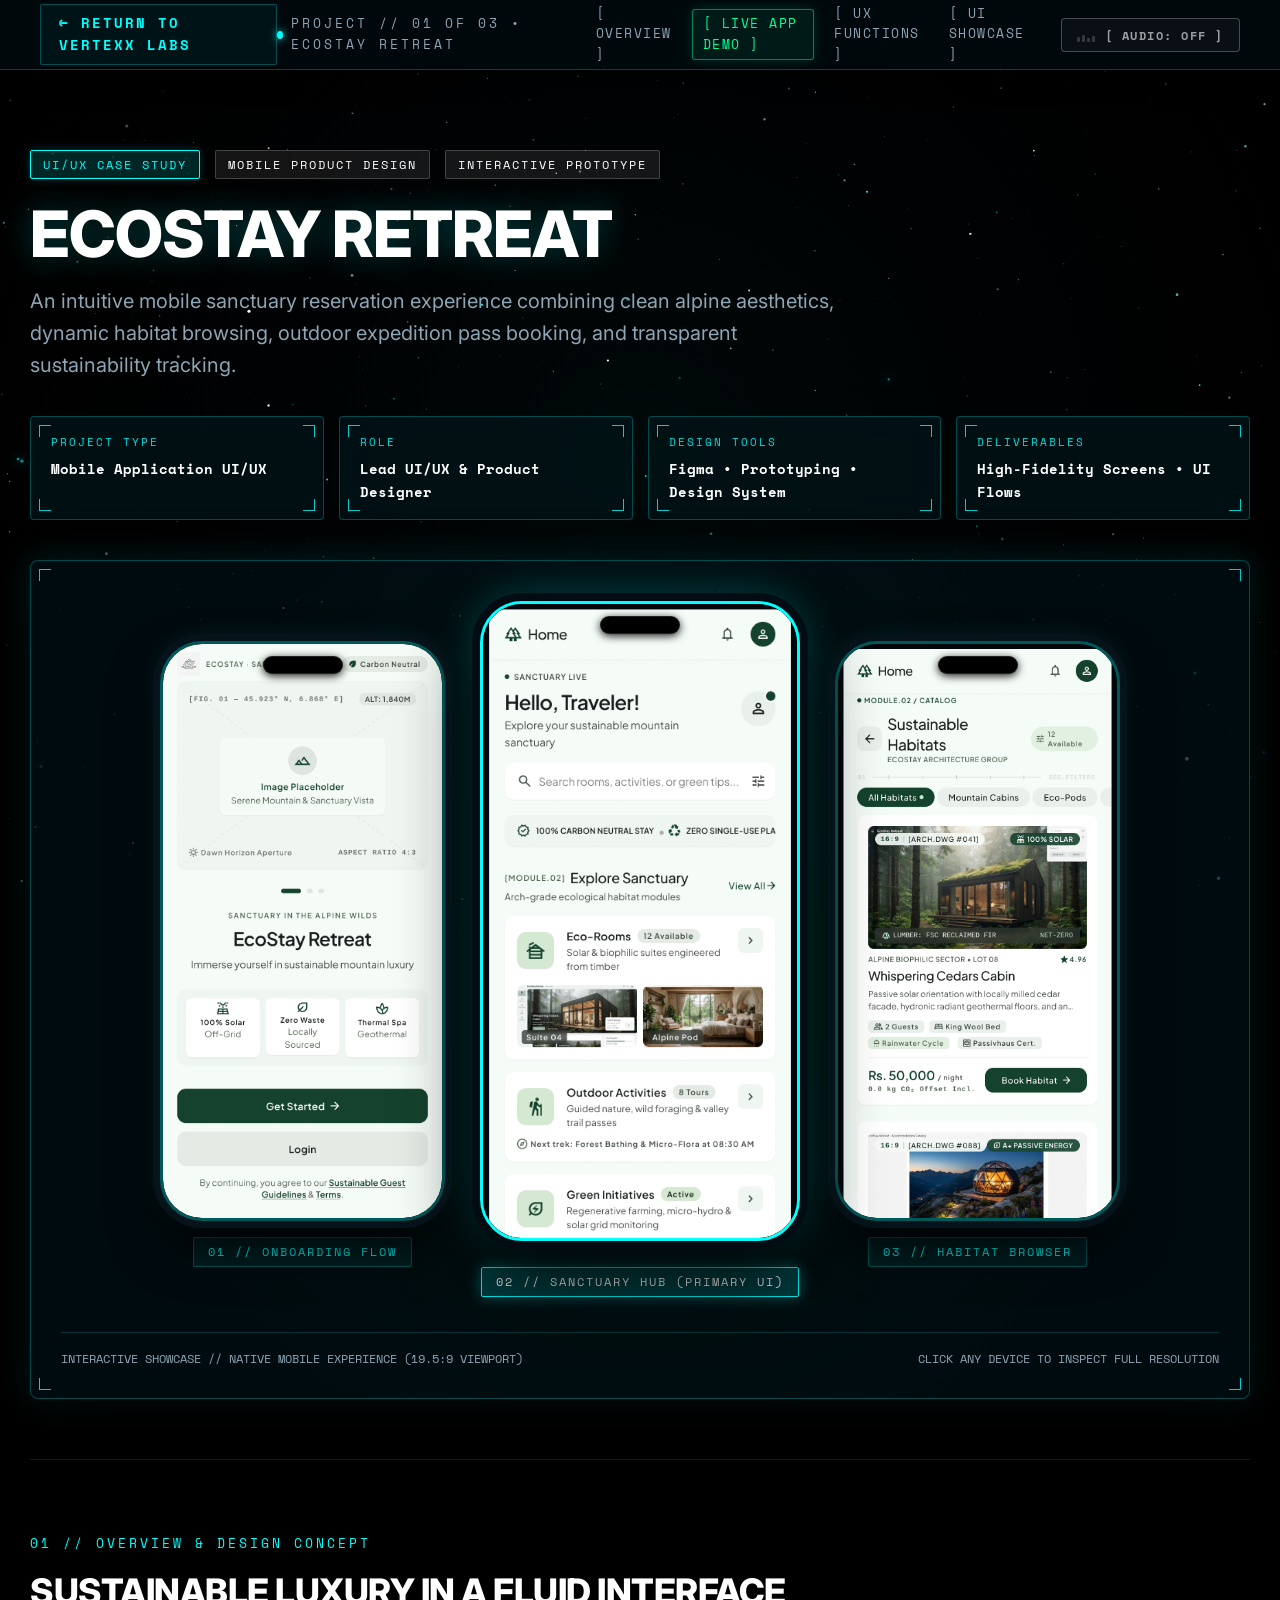
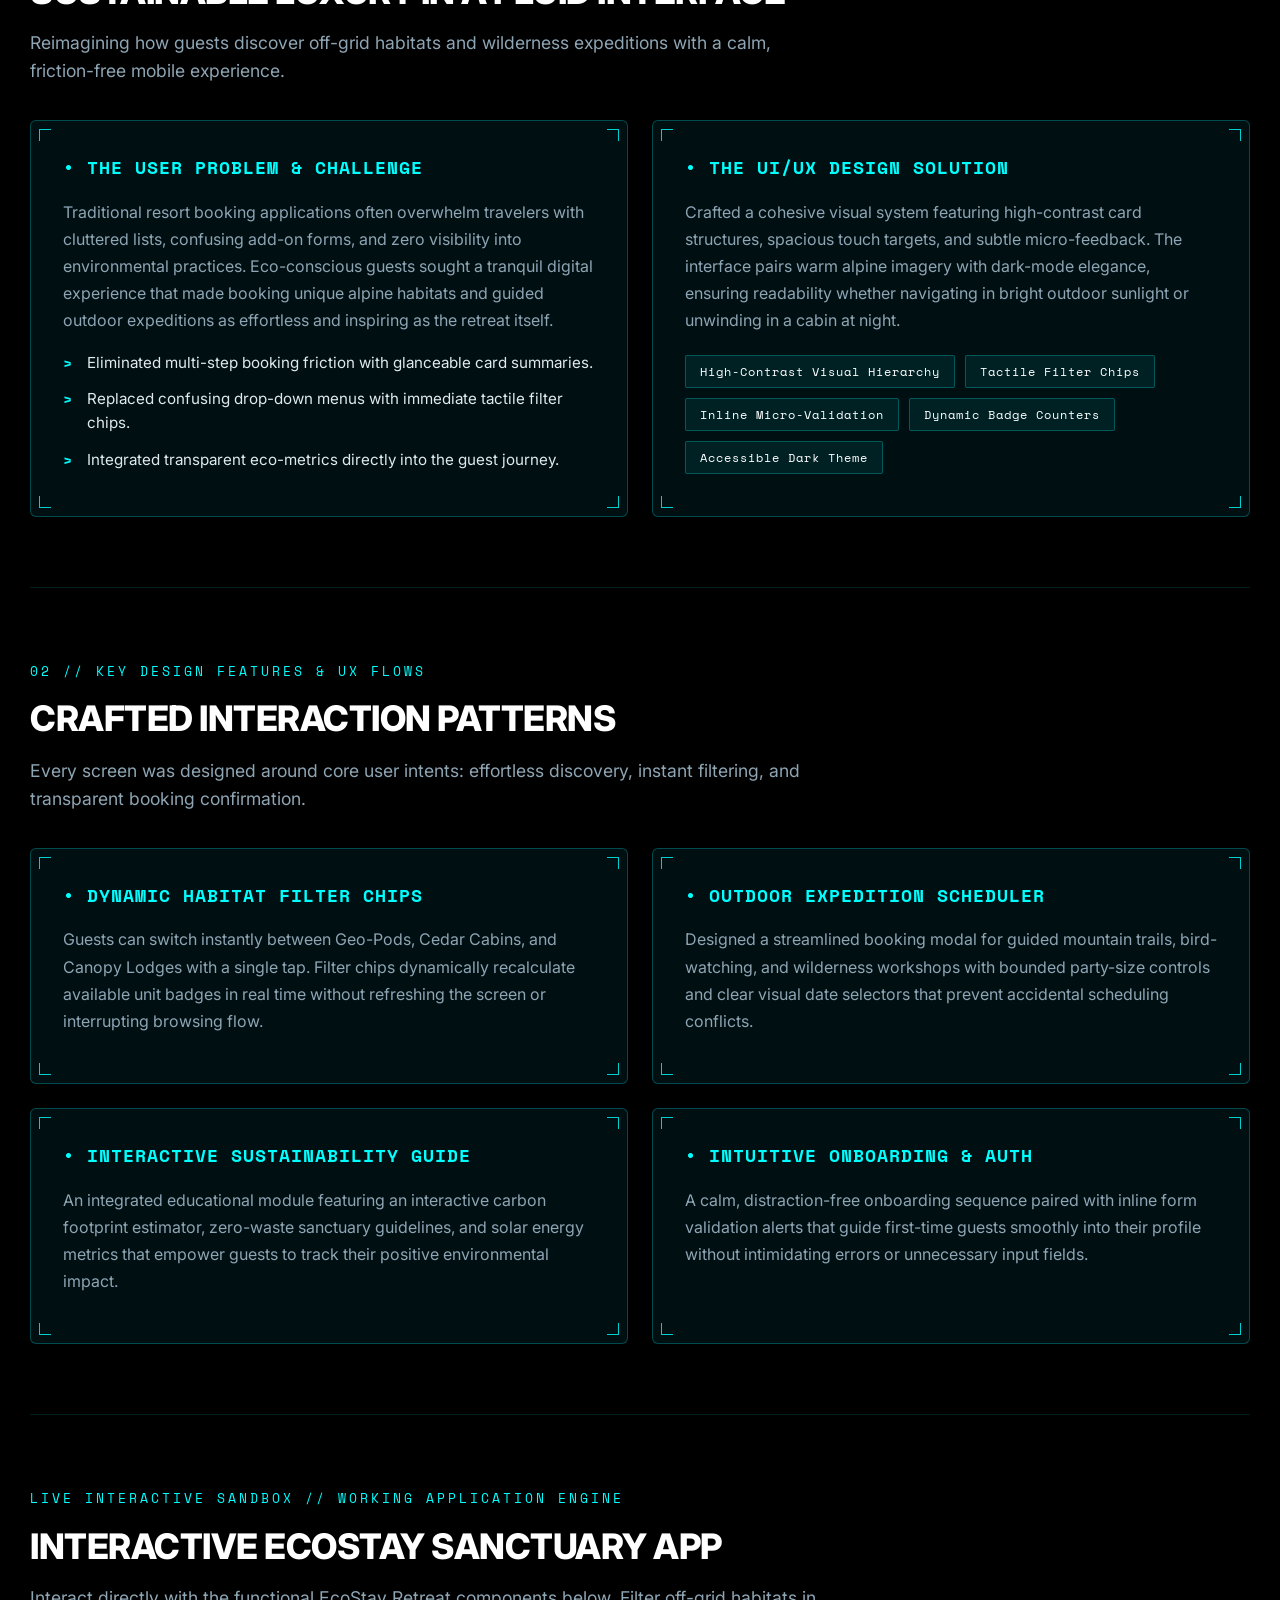
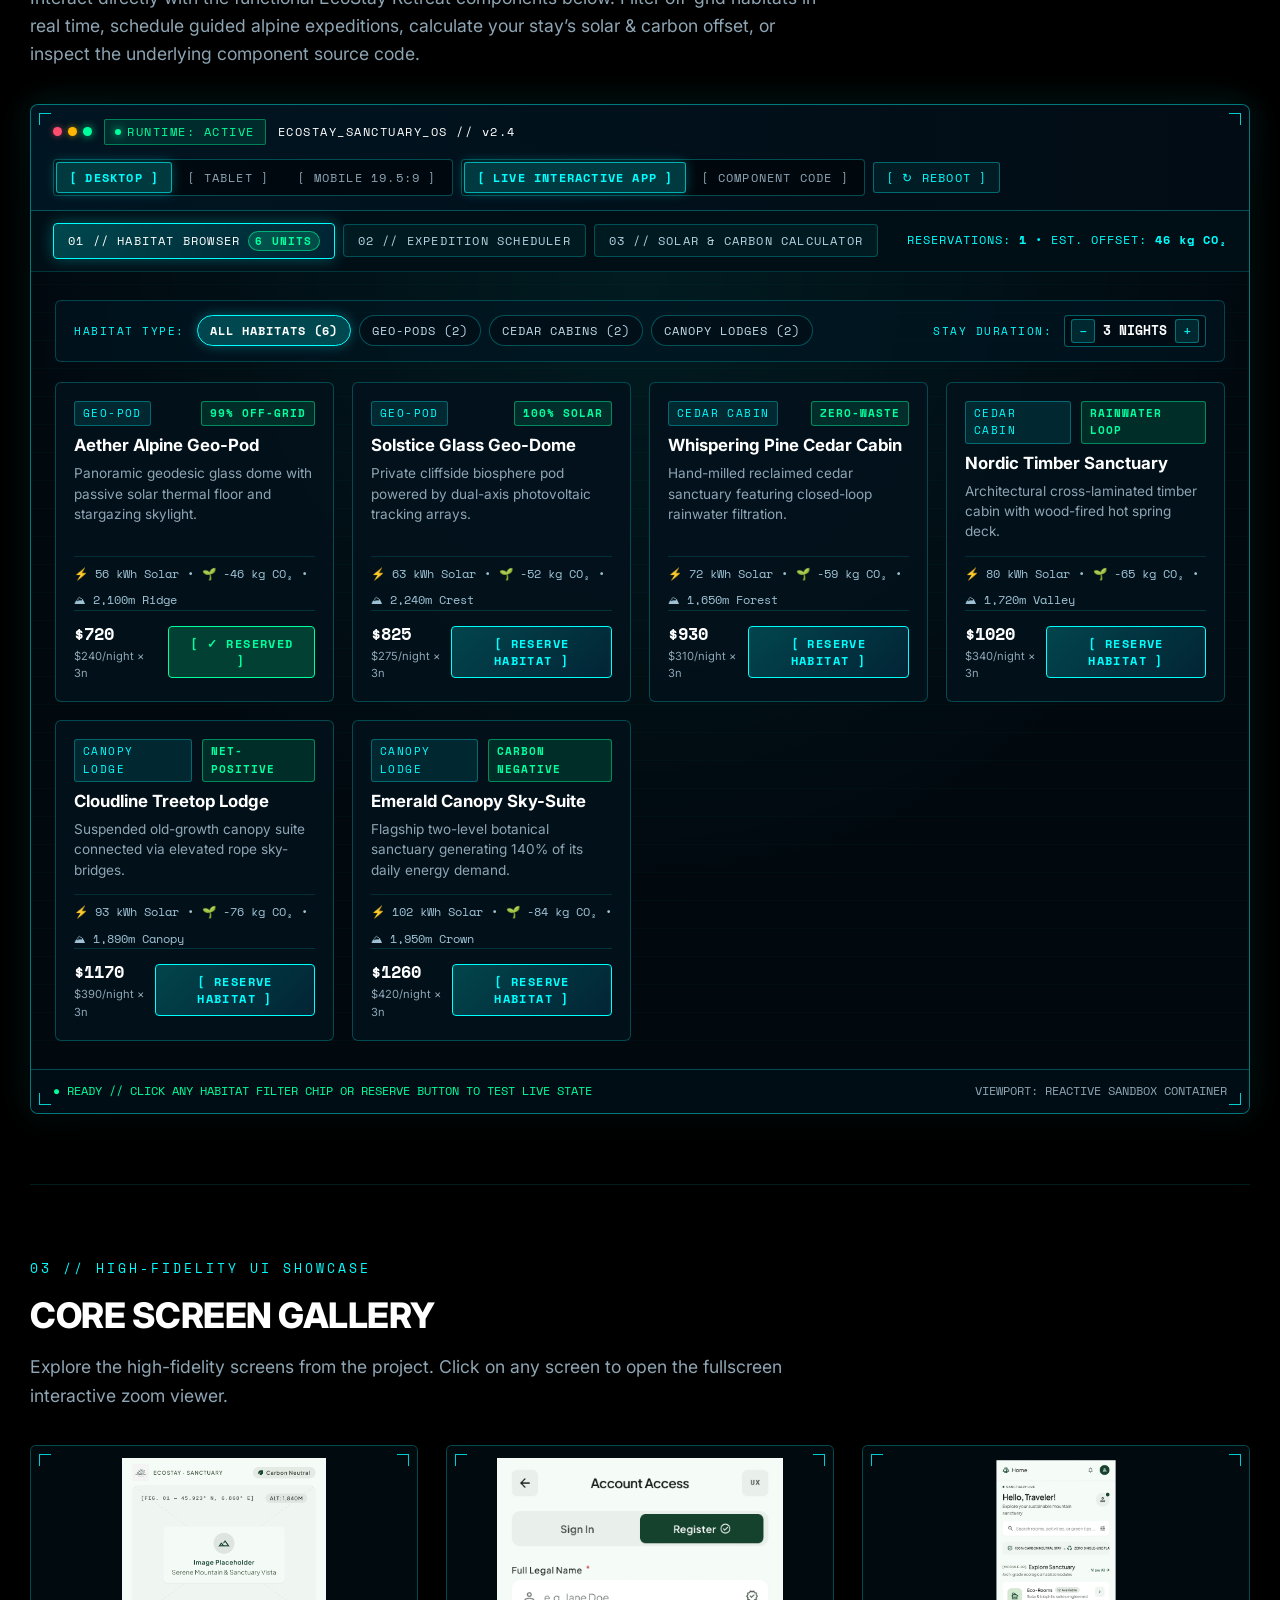
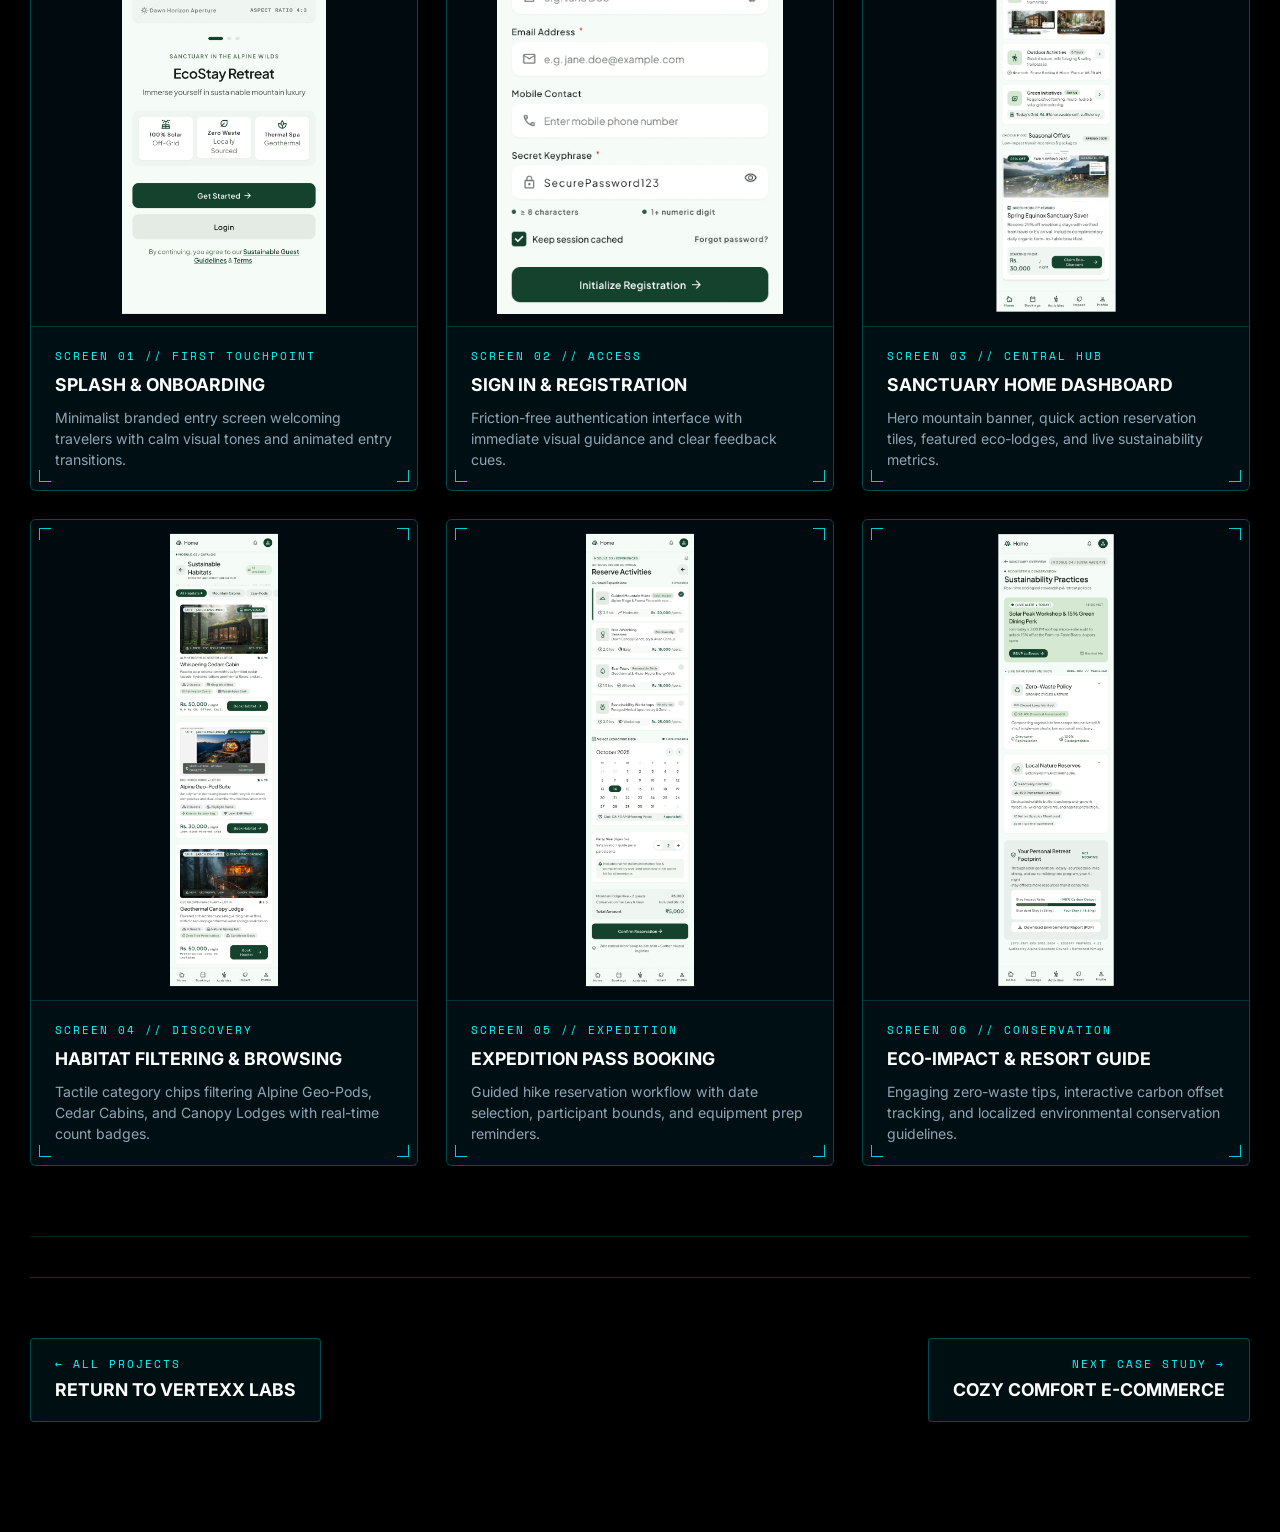
==== commit ea90acac: "Add live interactive app sandboxes and code inspectors to all 3 case studies" ====
--- a/case-study-ecostay.html
+++ b/case-study-ecostay.html
@@ -11,7 +11,7 @@
   <link rel="preconnect" href="https://fonts.gstatic.com" crossorigin>
   <link href="https://fonts.googleapis.com/css2?family=Inter:wght@400;600;700;800&family=Share+Tech+Mono&family=Space+Mono:wght@400;700&display=swap" rel="stylesheet">
   
-  <link rel="stylesheet" href="case-study.css?v=40">
+  <link rel="stylesheet" href="case-study.css?v=42">
 </head>
 <body>
 
@@ -32,6 +32,7 @@
     <div class="nav-right-group">
       <nav class="nav-section-links">
         <a href="#overview">[ OVERVIEW ]</a>
+        <a href="#live-sandbox" class="nav-live-pill">[ LIVE APP DEMO ]</a>
         <a href="#functions">[ UX FUNCTIONS ]</a>
         <a href="#gallery">[ UI SHOWCASE ]</a>
       </nav>
@@ -262,6 +263,284 @@
       </div>
     </section>
 
+    <!-- Section 02.5: Live Interactive App Sandbox (EcoStay Retreat) -->
+    <section id="live-sandbox" class="case-section">
+      <div class="section-hud-header">
+        <span class="section-index">LIVE INTERACTIVE SANDBOX // WORKING APPLICATION ENGINE</span>
+        <h2 class="section-title">INTERACTIVE ECOSTAY SANCTUARY APP</h2>
+        <p class="section-lead">
+          Interact directly with the functional EcoStay Retreat components below. Filter off-grid habitats in real time, schedule guided alpine expeditions, calculate your stay&rsquo;s solar &amp; carbon offset, or inspect the underlying component source code.
+        </p>
+      </div>
+
+      <div id="ecostay-sandbox" class="interactive-sandbox-shell" data-sandbox="ecostay">
+        <div class="hud-corner top-left"></div>
+        <div class="hud-corner top-right"></div>
+        <div class="hud-corner bottom-left"></div>
+        <div class="hud-corner bottom-right"></div>
+
+        <!-- Terminal Top Bar -->
+        <div class="sandbox-topbar">
+          <div class="sandbox-terminal-left">
+            <div class="sandbox-window-dots">
+              <span class="sb-dot red"></span>
+              <span class="sb-dot amber"></span>
+              <span class="sb-dot green"></span>
+            </div>
+            <span class="sandbox-runtime-badge">RUNTIME: ACTIVE</span>
+            <span class="sandbox-title-code">ECOSTAY_SANCTUARY_OS // v2.4</span>
+          </div>
+
+          <div class="sandbox-controls-right">
+            <div class="sandbox-viewport-group" aria-label="Viewport Size">
+              <button type="button" class="sb-vp-btn active" data-vp="desktop">[ DESKTOP ]</button>
+              <button type="button" class="sb-vp-btn" data-vp="tablet">[ TABLET ]</button>
+              <button type="button" class="sb-vp-btn" data-vp="mobile">[ MOBILE 19.5:9 ]</button>
+            </div>
+            <div class="sandbox-tab-group">
+              <button type="button" class="sb-tab-btn active" data-mode="app">[ LIVE INTERACTIVE APP ]</button>
+              <button type="button" class="sb-tab-btn" data-mode="code">[ COMPONENT CODE ]</button>
+            </div>
+            <button type="button" class="sb-reset-btn" data-action="reset-sandbox">[ &circlearrowright; REBOOT ]</button>
+          </div>
+        </div>
+
+        <!-- Module Sub-Navigation -->
+        <div class="sandbox-subnav">
+          <div class="sandbox-module-pills">
+            <button type="button" class="sb-module-btn active" data-ecomod="habitats">
+              <span>01 // HABITAT BROWSER</span>
+              <span id="eco-count-badge" class="sb-badge-count">6 UNITS</span>
+            </button>
+            <button type="button" class="sb-module-btn" data-ecomod="expeditions">
+              <span>02 // EXPEDITION SCHEDULER</span>
+            </button>
+            <button type="button" class="sb-module-btn" data-ecomod="calculator">
+              <span>03 // SOLAR &amp; CARBON CALCULATOR</span>
+            </button>
+          </div>
+          <div id="eco-telemetry-summary" class="sandbox-telemetry-readout">
+            RESERVATIONS: <strong id="eco-reserved-count">0</strong> &bull; EST. OFFSET: <strong id="eco-header-offset">42 kg CO₂</strong>
+          </div>
+        </div>
+
+        <!-- Interactive Stage -->
+        <div class="sandbox-stage-outer">
+          <div class="sandbox-boot-overlay">
+            <div class="sb-boot-spinner"></div>
+            <div class="sb-boot-text">REBOOTING ECOSTAY SANDBOX STATE...</div>
+          </div>
+
+          <div class="sandbox-viewport-frame">
+            <!-- MODE: LIVE APP -->
+            <div class="sb-mode-container active" data-mode-panel="app">
+
+              <!-- VIEW 1: HABITAT BROWSER & DYNAMIC FILTER CHIPS -->
+              <div class="sb-view-panel active" data-eco-panel="habitats">
+                <div class="sb-toolbar">
+                  <div class="sb-filter-group" id="eco-category-chips">
+                    <span class="sb-filter-label">HABITAT TYPE:</span>
+                    <button type="button" class="sb-chip active" data-cat="ALL">ALL HABITATS (6)</button>
+                    <button type="button" class="sb-chip" data-cat="GEO-POD">GEO-PODS (2)</button>
+                    <button type="button" class="sb-chip" data-cat="CEDAR CABIN">CEDAR CABINS (2)</button>
+                    <button type="button" class="sb-chip" data-cat="CANOPY LODGE">CANOPY LODGES (2)</button>
+                  </div>
+
+                  <div class="sb-filter-group">
+                    <span class="sb-filter-label">STAY DURATION:</span>
+                    <div class="sb-stepper">
+                      <button type="button" class="sb-step-btn" id="eco-nights-minus">&minus;</button>
+                      <span class="sb-step-val" id="eco-nights-val">3 NIGHTS</span>
+                      <button type="button" class="sb-step-btn" id="eco-nights-plus">+</button>
+                    </div>
+                  </div>
+                </div>
+
+                <div id="eco-habitats-grid" class="sb-cards-grid"></div>
+              </div>
+
+              <!-- VIEW 2: EXPEDITION PASS SCHEDULER -->
+              <div class="sb-view-panel" data-eco-panel="expeditions">
+                <div class="sb-eco-calc-grid">
+                  <div class="sb-calc-panel">
+                    <div class="sb-card-tag">STEP 01 // CONFIGURE WILDERNESS PASS</div>
+                    <h3 class="sb-card-title">SELECT GUIDED EXPEDITION</h3>
+                    <div class="sb-field-group">
+                      <label class="sb-field-label" for="eco-exp-select">TRAIL / WORKSHOP MODULE</label>
+                      <select id="eco-exp-select" class="sb-select-input">
+                        <option value="summit" data-price="65" data-time="06:00 AM - 11:30 AM" data-elev="2,140m Alpine Ridge">Guided Alpine Summit Trail ($65 / guest)</option>
+                        <option value="birds" data-price="45" data-time="05:30 AM - 08:30 AM" data-elev="1,420m Cloud Forest">Dawn Bird-Watching Sanctuary ($45 / guest)</option>
+                        <option value="zerowaste" data-price="55" data-time="02:00 PM - 05:00 PM" data-elev="1,600m Solar Conservatory">Zero-Waste Permaculture Workshop ($55 / guest)</option>
+                      </select>
+                    </div>
+
+                    <div class="sb-field-group">
+                      <span class="sb-field-label">PREFERRED EXPEDITION SLOT</span>
+                      <div class="sb-filter-group" id="eco-date-pills">
+                        <button type="button" class="sb-chip active" data-date="TOMORROW // DAWN">TOMORROW // DAWN</button>
+                        <button type="button" class="sb-chip" data-date="FRI // MORNING">FRI // MORNING</button>
+                        <button type="button" class="sb-chip" data-date="SUN // GOLDEN HOUR">SUN // GOLDEN HOUR</button>
+                      </div>
+                    </div>
+
+                    <div class="sb-field-group">
+                      <span class="sb-field-label">BOUNDED PARTY SIZE (MAX 8 GUESTS PER RANGER)</span>
+                      <div class="sb-stepper">
+                        <button type="button" class="sb-step-btn" id="eco-guests-minus">&minus;</button>
+                        <span class="sb-step-val" id="eco-guests-val">2 GUESTS</span>
+                        <button type="button" class="sb-step-btn" id="eco-guests-plus">+</button>
+                      </div>
+                    </div>
+
+                    <div class="sb-field-group">
+                      <span class="sb-field-label">INCLUDED GEAR CHECKLIST (TAP TO TOGGLE)</span>
+                      <div class="sb-filter-group" id="eco-gear-pills">
+                        <button type="button" class="sb-chip active" data-gear="Solar GPS Beacon">&#10003; Solar GPS Beacon</button>
+                        <button type="button" class="sb-chip active" data-gear="Insulated Bamboo Flask">&#10003; Insulated Bamboo Flask</button>
+                        <button type="button" class="sb-chip" data-gear="Alpine Trekking Poles">+ Alpine Trekking Poles</button>
+                      </div>
+                    </div>
+                  </div>
+
+                  <div class="sb-calc-panel">
+                    <div class="sb-card-tag">STEP 02 // LIVE PASS DISPATCH</div>
+                    <h3 class="sb-card-title" id="eco-pass-title">Guided Alpine Summit Trail</h3>
+                    <p class="sb-card-desc">
+                      Verified small-group wilderness pass with certified eco-ranger escort and zero-trace trail telemetry.
+                    </p>
+                    <div class="sb-cart-summary">
+                      <div class="sb-summary-row"><span>SCHEDULED SLOT:</span><strong id="eco-pass-date">TOMORROW // DAWN</strong></div>
+                      <div class="sb-summary-row"><span>WINDOW:</span><strong id="eco-pass-window">06:00 AM - 11:30 AM</strong></div>
+                      <div class="sb-summary-row"><span>ELEVATION SECTOR:</span><strong id="eco-pass-elev">2,140m Alpine Ridge</strong></div>
+                      <div class="sb-summary-row"><span>PARTY SIZE:</span><strong id="eco-pass-guests">2 Guests</strong></div>
+                      <div class="sb-summary-row total"><span>TOTAL PASS FEE:</span><strong id="eco-pass-total">$130</strong></div>
+                    </div>
+                    <button type="button" id="eco-book-pass-btn" class="sb-action-btn" style="width:100%; margin-top:8px;">
+                      [ CONFIRM EXPEDITION PASS ]
+                    </button>
+                    <div id="eco-pass-confirmation" class="sb-validation-msg valid" style="display:none;"></div>
+                  </div>
+                </div>
+              </div>
+
+              <!-- VIEW 3: INTERACTIVE SUSTAINABILITY & SOLAR CALCULATOR -->
+              <div class="sb-view-panel" data-eco-panel="calculator">
+                <div class="sb-eco-calc-grid">
+                  <div class="sb-calc-panel">
+                    <div class="sb-card-tag">ECO-TELEMETRY INPUTS</div>
+                    <h3 class="sb-card-title">SANCTUARY IMPACT SIMULATOR</h3>
+                    <p class="sb-card-desc">
+                      Adjust your stay duration and conservation pledges to compute real-time off-grid solar generation and carbon savings compared to conventional resorts.
+                    </p>
+
+                    <div class="sb-range-row">
+                      <div class="sb-range-header">
+                        <span>STAY DURATION</span>
+                        <strong id="eco-calc-nights-label">4 NIGHTS</strong>
+                      </div>
+                      <input type="range" id="eco-calc-nights" class="sb-range-slider" min="1" max="14" value="4">
+                    </div>
+
+                    <div class="sb-field-group">
+                      <span class="sb-field-label">ARRIVAL TRANSPORT MODE</span>
+                      <div class="sb-filter-group" id="eco-transport-chips">
+                        <button type="button" class="sb-chip active" data-mult="1.35">EV SHUTTLE (+35% OFFSET)</button>
+                        <button type="button" class="sb-chip" data-mult="1.2">SCENIC RAIL (+20% OFFSET)</button>
+                        <button type="button" class="sb-chip" data-mult="1.0">HYBRID VEHICLE (BASE)</button>
+                      </div>
+                    </div>
+
+                    <div class="sb-field-group">
+                      <span class="sb-field-label">ACTIVE GUEST PLEDGES</span>
+                      <div class="sb-filter-group" id="eco-pledge-chips">
+                        <button type="button" class="sb-chip active" data-bonus="18">&#10003; Zero Single-Use Plastics</button>
+                        <button type="button" class="sb-chip active" data-bonus="24">&#10003; Rainwater Closed-Loop</button>
+                        <button type="button" class="sb-chip" data-bonus="30">+ Native Reforestation (+1 Tree)</button>
+                      </div>
+                    </div>
+                  </div>
+
+                  <div class="sb-calc-panel">
+                    <div class="sb-card-tag">REAL-TIME CONSERVATION METRICS</div>
+                    <h3 class="sb-card-title">PROJECTED POSITIVE IMPACT</h3>
+
+                    <div class="sb-metric-bar-box">
+                      <div class="sb-metric-bar-top">
+                        <span>CARBON FOOTPRINT OFFSET</span>
+                        <strong id="eco-metric-co2" style="color:#00ff9d;">98 kg CO₂</strong>
+                      </div>
+                      <div class="sb-progress-track">
+                        <div id="eco-bar-co2" class="sb-progress-fill" style="width: 62%;"></div>
+                      </div>
+                    </div>
+
+                    <div class="sb-metric-bar-box">
+                      <div class="sb-metric-bar-top">
+                        <span>100% OFF-GRID SOLAR GENERATED</span>
+                        <strong id="eco-metric-solar" style="color:#00ffff;">74 kWh</strong>
+                      </div>
+                      <div class="sb-progress-track">
+                        <div id="eco-bar-solar" class="sb-progress-fill" style="width: 54%;"></div>
+                      </div>
+                    </div>
+
+                    <div class="sb-metric-bar-box">
+                      <div class="sb-metric-bar-top">
+                        <span>ALPINE SPRING WATER CONSERVED</span>
+                        <strong id="eco-metric-water" style="color:#00ff9d;">640 Liters</strong>
+                      </div>
+                      <div class="sb-progress-track">
+                        <div id="eco-bar-water" class="sb-progress-fill" style="width: 70%;"></div>
+                      </div>
+                    </div>
+                  </div>
+                </div>
+              </div>
+
+            </div>
+
+            <!-- MODE: COMPONENT SOURCE CODE -->
+            <div class="sb-mode-container" data-mode-panel="code" style="display:none;">
+              <div class="sb-code-viewer">
+                <div class="sb-code-header">
+                  <span>FILE: src/components/HabitatFilterEngine.js</span>
+                  <span>LANGUAGE: ES6 JAVASCRIPT // REACTIVE UI STATE</span>
+                </div>
+                <pre class="sb-code-pre"><code>// EcoStay Retreat — Reactive Habitat Filter &amp; Solar Offset Engine
+const HABITAT_CATALOG = [
+  { id: 'H-01', name: 'Aether Alpine Geo-Pod', category: 'GEO-POD', rate: 240, solarKwh: 18.5, rating: '99% OFF-GRID', units: 2 },
+  { id: 'H-02', name: 'Solstice Glass Geo-Dome', category: 'GEO-POD', rate: 275, solarKwh: 21.0, rating: '100% SOLAR', units: 1 },
+  { id: 'H-03', name: 'Whispering Pine Cedar Cabin', category: 'CEDAR CABIN', rate: 310, solarKwh: 24.0, rating: 'ZERO-WASTE', units: 3 },
+  { id: 'H-04', name: 'Nordic Timber Sanctuary', category: 'CEDAR CABIN', rate: 340, solarKwh: 26.5, rating: 'RAINWATER LOOP', units: 2 },
+  { id: 'H-05', name: 'Cloudline Treetop Lodge', category: 'CANOPY LODGE', rate: 390, solarKwh: 31.0, rating: 'NET-POSITIVE', units: 2 },
+  { id: 'H-06', name: 'Emerald Canopy Sky-Suite', category: 'CANOPY LODGE', rate: 420, solarKwh: 34.0, rating: 'CARBON NEGATIVE', units: 1 }
+];
+
+export function filterHabitatsAndComputeImpact({ activeCategory, stayNights, reservedIds }) {
+  const visibleHabitats = HABITAT_CATALOG.filter(item =&gt;
+    activeCategory === 'ALL' || item.category === activeCategory
+  );
+
+  return visibleHabitats.map(habitat =&gt; ({
+    ...habitat,
+    totalStayCost: habitat.rate * stayNights,
+    estimatedCo2SavedKg: Math.round(habitat.solarKwh * stayNights * 0.82),
+    isReserved: reservedIds.has(habitat.id)
+  }));
+}</code></pre>
+              </div>
+            </div>
+          </div>
+        </div>
+
+        <!-- Sandbox Footer Status Bar -->
+        <div class="sandbox-footer-bar">
+          <span id="eco-sandbox-toast" class="sb-toast-status">&#9679; READY // CLICK ANY HABITAT FILTER CHIP OR RESERVE BUTTON TO TEST LIVE STATE</span>
+          <span>VIEWPORT: REACTIVE SANDBOX CONTAINER</span>
+        </div>
+      </div>
+    </section>
+
     <!-- Section 03: UI Showcase & Screen Gallery -->
     <section id="gallery" class="case-section">
       <div class="section-hud-header">
@@ -428,6 +707,6 @@
     </div>
   </div>
 
-  <script src="case-study.js?v=40"></script>
+  <script src="case-study.js?v=42"></script>
 </body>
 </html>
--- a/case-study.css
+++ b/case-study.css
@@ -1332,3 +1332,919 @@
   .lb-nav-prev { left: 8px; }
   .lb-nav-next { right: 8px; }
 }
+
+/* ============================================================
+   LIVE INTERACTIVE SANDBOX & WORKING APP COMPONENTS
+   ============================================================ */
+.nav-section-links a.nav-live-pill {
+  color: #00ff9d;
+  border: 1px solid rgba(0, 255, 157, 0.45);
+  background: rgba(0, 255, 157, 0.08);
+  padding: 4px 10px;
+  border-radius: 3px;
+  box-shadow: 0 0 12px rgba(0, 255, 157, 0.18);
+}
+
+.nav-section-links a.nav-live-pill:hover {
+  background: rgba(0, 255, 157, 0.2);
+  color: #ffffff;
+  box-shadow: 0 0 18px rgba(0, 255, 157, 0.45);
+}
+
+.interactive-sandbox-shell {
+  position: relative;
+  background: rgba(2, 11, 18, 0.88);
+  border: 1px solid rgba(0, 255, 255, 0.45);
+  border-radius: 8px;
+  box-shadow:
+    0 25px 70px rgba(0, 0, 0, 0.92),
+    0 0 35px rgba(0, 255, 255, 0.14),
+    inset 0 1px 0 rgba(0, 255, 255, 0.2);
+  backdrop-filter: blur(20px);
+  -webkit-backdrop-filter: blur(20px);
+  overflow: hidden;
+  margin-top: 28px;
+  transition: border-color 0.3s ease, box-shadow 0.3s ease;
+}
+
+.interactive-sandbox-shell:hover {
+  border-color: var(--neon-cyan);
+  box-shadow:
+    0 30px 80px rgba(0, 0, 0, 0.95),
+    0 0 45px rgba(0, 255, 255, 0.24),
+    inset 0 1px 0 rgba(0, 255, 255, 0.35);
+}
+
+/* Sandbox Top Terminal Header Bar */
+.sandbox-topbar {
+  display: flex;
+  align-items: center;
+  justify-content: space-between;
+  flex-wrap: wrap;
+  gap: 14px;
+  padding: 14px 22px;
+  background: linear-gradient(90deg, rgba(0, 22, 34, 0.96) 0%, rgba(2, 12, 20, 0.96) 100%);
+  border-bottom: 1px solid rgba(0, 255, 255, 0.28);
+}
+
+.sandbox-terminal-left {
+  display: flex;
+  align-items: center;
+  gap: 12px;
+}
+
+.sandbox-window-dots {
+  display: flex;
+  align-items: center;
+  gap: 6px;
+}
+
+.sb-dot {
+  width: 9px;
+  height: 9px;
+  border-radius: 50%;
+  display: inline-block;
+}
+.sb-dot.red { background: #ff4d6d; box-shadow: 0 0 6px rgba(255, 77, 109, 0.6); }
+.sb-dot.amber { background: #ffb703; box-shadow: 0 0 6px rgba(255, 183, 3, 0.6); }
+.sb-dot.green { background: #00ff9d; box-shadow: 0 0 8px rgba(0, 255, 157, 0.8); }
+
+.sandbox-runtime-badge {
+  font-family: var(--font-mono);
+  font-size: 0.72rem;
+  color: #00ff9d;
+  background: rgba(0, 255, 157, 0.1);
+  border: 1px solid rgba(0, 255, 157, 0.4);
+  padding: 3px 10px;
+  border-radius: 2px;
+  letter-spacing: 1.5px;
+  display: inline-flex;
+  align-items: center;
+  gap: 6px;
+}
+
+.sandbox-runtime-badge::before {
+  content: "";
+  width: 6px;
+  height: 6px;
+  border-radius: 50%;
+  background: #00ff9d;
+  box-shadow: 0 0 8px #00ff9d;
+  animation: pulseDot 1.5s infinite;
+}
+
+.sandbox-title-code {
+  font-family: var(--font-mono);
+  font-size: 0.78rem;
+  color: var(--text-primary);
+  letter-spacing: 1.5px;
+}
+
+.sandbox-controls-right {
+  display: flex;
+  align-items: center;
+  flex-wrap: wrap;
+  gap: 8px;
+}
+
+.sandbox-tab-group,
+.sandbox-viewport-group {
+  display: inline-flex;
+  background: rgba(0, 8, 14, 0.85);
+  border: 1px solid rgba(0, 255, 255, 0.28);
+  border-radius: 4px;
+  padding: 2px;
+  gap: 2px;
+}
+
+.sb-tab-btn,
+.sb-vp-btn,
+.sb-reset-btn {
+  background: transparent;
+  border: 1px solid transparent;
+  color: var(--text-muted);
+  font-family: var(--font-mono);
+  font-size: 0.72rem;
+  letter-spacing: 1.2px;
+  padding: 6px 12px;
+  border-radius: 3px;
+  cursor: pointer;
+  transition: all 0.22s ease;
+  text-transform: uppercase;
+  white-space: nowrap;
+}
+
+.sb-tab-btn:hover,
+.sb-vp-btn:hover {
+  color: #ffffff;
+  background: rgba(0, 255, 255, 0.1);
+}
+
+.sb-tab-btn.active,
+.sb-vp-btn.active {
+  background: rgba(0, 255, 255, 0.2);
+  border-color: rgba(0, 255, 255, 0.6);
+  color: var(--neon-cyan);
+  box-shadow: 0 0 12px rgba(0, 255, 255, 0.28);
+  font-weight: 700;
+}
+
+.sb-reset-btn {
+  border: 1px solid rgba(0, 255, 255, 0.35);
+  color: var(--neon-cyan);
+  background: rgba(0, 255, 255, 0.06);
+}
+
+.sb-reset-btn:hover {
+  background: rgba(0, 255, 255, 0.22);
+  color: #ffffff;
+  box-shadow: 0 0 14px rgba(0, 255, 255, 0.45);
+}
+
+/* Sub-navigation / Module Switcher inside App */
+.sandbox-subnav {
+  display: flex;
+  align-items: center;
+  justify-content: space-between;
+  flex-wrap: wrap;
+  gap: 12px;
+  padding: 12px 22px;
+  background: rgba(0, 16, 25, 0.78);
+  border-bottom: 1px solid rgba(0, 255, 255, 0.16);
+}
+
+.sandbox-module-pills {
+  display: flex;
+  align-items: center;
+  flex-wrap: wrap;
+  gap: 8px;
+}
+
+.sb-module-btn {
+  background: rgba(0, 255, 255, 0.05);
+  border: 1px solid rgba(0, 255, 255, 0.24);
+  color: #b7d2e0;
+  font-family: var(--font-mono);
+  font-size: 0.74rem;
+  letter-spacing: 1.2px;
+  padding: 7px 14px;
+  border-radius: 4px;
+  cursor: pointer;
+  transition: all 0.22s ease;
+  display: inline-flex;
+  align-items: center;
+  gap: 8px;
+}
+
+.sb-module-btn:hover {
+  border-color: var(--neon-cyan);
+  color: #ffffff;
+  background: rgba(0, 255, 255, 0.12);
+}
+
+.sb-module-btn.active {
+  background: linear-gradient(135deg, rgba(0, 255, 255, 0.24) 0%, rgba(0, 180, 255, 0.12) 100%);
+  border-color: var(--neon-cyan);
+  color: #ffffff;
+  box-shadow: 0 0 16px rgba(0, 255, 255, 0.3);
+}
+
+.sb-badge-count {
+  background: rgba(0, 255, 157, 0.18);
+  border: 1px solid rgba(0, 255, 157, 0.55);
+  color: #00ff9d;
+  font-size: 0.68rem;
+  padding: 1px 6px;
+  border-radius: 10px;
+  font-weight: 700;
+}
+
+.sandbox-telemetry-readout {
+  font-family: var(--font-mono);
+  font-size: 0.74rem;
+  color: var(--neon-cyan);
+  letter-spacing: 1px;
+}
+
+/* Viewport Stage & Responsive Scaling */
+.sandbox-stage-outer {
+  position: relative;
+  padding: 28px 24px;
+  background:
+    radial-gradient(circle at 50% 0%, rgba(0, 255, 255, 0.08) 0%, transparent 65%),
+    repeating-linear-gradient(0deg, rgba(0, 255, 255, 0.02) 0px, rgba(0, 255, 255, 0.02) 1px, transparent 1px, transparent 28px),
+    #01080e;
+  min-height: 520px;
+  display: flex;
+  justify-content: center;
+  align-items: flex-start;
+  transition: all 0.35s ease;
+}
+
+.sandbox-viewport-frame {
+  width: 100%;
+  max-width: 100%;
+  transition: max-width 0.4s cubic-bezier(0.16, 1, 0.3, 1), border 0.3s ease, box-shadow 0.3s ease;
+  position: relative;
+}
+
+.sandbox-viewport-frame.vp-tablet {
+  max-width: 760px;
+  background: rgba(3, 14, 22, 0.95);
+  border: 2px solid rgba(0, 255, 255, 0.45);
+  border-radius: 18px;
+  padding: 20px;
+  box-shadow: 0 20px 60px rgba(0, 0, 0, 0.85), 0 0 30px rgba(0, 255, 255, 0.18);
+}
+
+.sandbox-viewport-frame.vp-mobile {
+  max-width: 430px;
+  background: rgba(3, 14, 22, 0.98);
+  border: 3px solid rgba(0, 255, 255, 0.6);
+  border-radius: 30px;
+  padding: 22px 16px;
+  box-shadow: 0 25px 70px rgba(0, 0, 0, 0.92), 0 0 35px rgba(0, 255, 255, 0.25);
+}
+
+.sandbox-viewport-frame.vp-mobile .sb-cards-grid,
+.sandbox-viewport-frame.vp-mobile .sb-store-layout,
+.sandbox-viewport-frame.vp-mobile .sb-eco-calc-grid,
+.sandbox-viewport-frame.vp-mobile .sb-form-layout {
+  grid-template-columns: 1fr !important;
+}
+
+/* Reboot / Loading Overlay */
+.sandbox-boot-overlay {
+  position: absolute;
+  inset: 0;
+  background: rgba(1, 9, 15, 0.92);
+  backdrop-filter: blur(10px);
+  display: flex;
+  flex-direction: column;
+  align-items: center;
+  justify-content: center;
+  gap: 12px;
+  z-index: 50;
+  opacity: 0;
+  pointer-events: none;
+  transition: opacity 0.25s ease;
+}
+
+.sandbox-boot-overlay.active {
+  opacity: 1;
+  pointer-events: all;
+}
+
+.sb-boot-spinner {
+  width: 38px;
+  height: 38px;
+  border: 2px solid rgba(0, 255, 255, 0.2);
+  border-top-color: var(--neon-cyan);
+  border-radius: 50%;
+  animation: sbSpin 0.7s linear infinite;
+}
+
+@keyframes sbSpin {
+  to { transform: rotate(360deg); }
+}
+
+.sb-boot-text {
+  font-family: var(--font-mono);
+  font-size: 0.8rem;
+  color: var(--neon-cyan);
+  letter-spacing: 2px;
+}
+
+/* Panels & Views */
+.sb-view-panel {
+  display: none;
+  animation: sbFadeIn 0.28s ease;
+}
+
+.sb-view-panel.active {
+  display: block;
+}
+
+@keyframes sbFadeIn {
+  from { opacity: 0; transform: translateY(6px); }
+  to { opacity: 1; transform: translateY(0); }
+}
+
+/* Filter Bar & Search Controls inside Interactive Apps */
+.sb-toolbar {
+  display: flex;
+  align-items: center;
+  justify-content: space-between;
+  flex-wrap: wrap;
+  gap: 14px;
+  margin-bottom: 20px;
+  padding: 14px 18px;
+  background: rgba(0, 22, 34, 0.65);
+  border: 1px solid rgba(0, 255, 255, 0.22);
+  border-radius: 6px;
+}
+
+.sb-filter-group {
+  display: flex;
+  align-items: center;
+  flex-wrap: wrap;
+  gap: 8px;
+}
+
+.sb-filter-label {
+  font-family: var(--font-mono);
+  font-size: 0.7rem;
+  color: var(--neon-cyan);
+  letter-spacing: 1.5px;
+  margin-right: 4px;
+  text-transform: uppercase;
+}
+
+.sb-chip {
+  background: rgba(0, 15, 24, 0.85);
+  border: 1px solid rgba(0, 255, 255, 0.28);
+  color: #c2dae8;
+  font-family: var(--font-mono);
+  font-size: 0.72rem;
+  letter-spacing: 1px;
+  padding: 6px 12px;
+  border-radius: 20px;
+  cursor: pointer;
+  transition: all 0.2s ease;
+}
+
+.sb-chip:hover {
+  border-color: var(--neon-cyan);
+  color: #ffffff;
+  background: rgba(0, 255, 255, 0.12);
+}
+
+.sb-chip.active {
+  background: rgba(0, 255, 255, 0.22);
+  border-color: var(--neon-cyan);
+  color: #ffffff;
+  box-shadow: 0 0 12px rgba(0, 255, 255, 0.3);
+  font-weight: 700;
+}
+
+.sb-search-input,
+.sb-select-input,
+.sb-text-input {
+  background: rgba(0, 10, 18, 0.9);
+  border: 1px solid rgba(0, 255, 255, 0.35);
+  color: #ffffff;
+  font-family: var(--font-mono);
+  font-size: 0.8rem;
+  padding: 8px 14px;
+  border-radius: 4px;
+  outline: none;
+  transition: all 0.2s ease;
+}
+
+.sb-search-input:focus,
+.sb-select-input:focus,
+.sb-text-input:focus {
+  border-color: var(--neon-cyan);
+  box-shadow: 0 0 14px rgba(0, 255, 255, 0.35);
+}
+
+/* Interactive Cards Grid */
+.sb-cards-grid {
+  display: grid;
+  grid-template-columns: repeat(auto-fill, minmax(275px, 1fr));
+  gap: 18px;
+}
+
+.sb-app-card {
+  background: rgba(3, 18, 28, 0.88);
+  border: 1px solid rgba(0, 255, 255, 0.24);
+  border-radius: 6px;
+  padding: 18px;
+  display: flex;
+  flex-direction: column;
+  justify-content: space-between;
+  gap: 14px;
+  transition: all 0.25s ease;
+  position: relative;
+}
+
+.sb-app-card:hover {
+  border-color: var(--neon-cyan);
+  transform: translateY(-3px);
+  box-shadow: 0 12px 30px rgba(0, 0, 0, 0.75), 0 0 18px rgba(0, 255, 255, 0.18);
+}
+
+.sb-card-top {
+  display: flex;
+  align-items: flex-start;
+  justify-content: space-between;
+  gap: 10px;
+}
+
+.sb-card-tag {
+  font-family: var(--font-mono);
+  font-size: 0.68rem;
+  letter-spacing: 1.4px;
+  padding: 3px 8px;
+  border-radius: 3px;
+  background: rgba(0, 255, 255, 0.1);
+  border: 1px solid rgba(0, 255, 255, 0.3);
+  color: var(--neon-cyan);
+  text-transform: uppercase;
+}
+
+.sb-status-pill {
+  font-family: var(--font-mono);
+  font-size: 0.68rem;
+  letter-spacing: 1px;
+  padding: 3px 8px;
+  border-radius: 3px;
+  font-weight: 700;
+  text-transform: uppercase;
+}
+
+.sb-status-pill.in-stock {
+  background: rgba(0, 255, 157, 0.12);
+  border: 1px solid rgba(0, 255, 157, 0.45);
+  color: #00ff9d;
+}
+
+.sb-status-pill.low-stock {
+  background: rgba(255, 183, 3, 0.14);
+  border: 1px solid rgba(255, 183, 3, 0.5);
+  color: #ffb703;
+}
+
+.sb-status-pill.out-stock {
+  background: rgba(255, 77, 109, 0.14);
+  border: 1px solid rgba(255, 77, 109, 0.5);
+  color: #ff4d6d;
+}
+
+.sb-card-title {
+  font-family: var(--font-inter);
+  font-size: 1.05rem;
+  font-weight: 700;
+  color: #ffffff;
+  margin: 6px 0 4px 0;
+}
+
+.sb-card-desc {
+  font-size: 0.85rem;
+  color: var(--text-muted);
+  line-height: 1.5;
+}
+
+.sb-card-metrics {
+  display: flex;
+  flex-wrap: wrap;
+  gap: 8px;
+  padding-top: 8px;
+  border-top: 1px solid rgba(0, 255, 255, 0.12);
+  font-family: var(--font-mono);
+  font-size: 0.72rem;
+  color: #9ec2d4;
+}
+
+.sb-card-footer {
+  display: flex;
+  align-items: center;
+  justify-content: space-between;
+  gap: 10px;
+  padding-top: 10px;
+  border-top: 1px solid rgba(0, 255, 255, 0.15);
+}
+
+.sb-price-tag {
+  font-family: var(--font-mono);
+  font-size: 1.05rem;
+  font-weight: 700;
+  color: #ffffff;
+}
+
+.sb-price-sub {
+  font-size: 0.7rem;
+  color: var(--text-muted);
+  font-weight: 400;
+}
+
+.sb-action-btn {
+  background: linear-gradient(135deg, rgba(0, 255, 255, 0.22) 0%, rgba(0, 180, 255, 0.12) 100%);
+  border: 1px solid var(--neon-cyan);
+  color: var(--neon-cyan);
+  font-family: var(--font-mono);
+  font-size: 0.74rem;
+  font-weight: 700;
+  letter-spacing: 1.4px;
+  padding: 8px 14px;
+  border-radius: 4px;
+  cursor: pointer;
+  transition: all 0.22s ease;
+  text-transform: uppercase;
+}
+
+.sb-action-btn:hover:not(:disabled) {
+  background: var(--neon-cyan);
+  color: #001219;
+  box-shadow: 0 0 18px rgba(0, 255, 255, 0.55);
+}
+
+.sb-action-btn:disabled {
+  opacity: 0.4;
+  cursor: not-allowed;
+  border-color: rgba(255, 255, 255, 0.2);
+  color: rgba(255, 255, 255, 0.4);
+}
+
+.sb-action-btn.reserved {
+  background: rgba(0, 255, 157, 0.2);
+  border-color: #00ff9d;
+  color: #00ff9d;
+}
+
+/* Stepper / Counter Controls */
+.sb-stepper {
+  display: inline-flex;
+  align-items: center;
+  gap: 8px;
+  background: rgba(0, 12, 20, 0.9);
+  border: 1px solid rgba(0, 255, 255, 0.35);
+  border-radius: 4px;
+  padding: 3px 6px;
+}
+
+.sb-step-btn {
+  background: rgba(0, 255, 255, 0.12);
+  border: 1px solid rgba(0, 255, 255, 0.35);
+  color: var(--neon-cyan);
+  width: 24px;
+  height: 24px;
+  border-radius: 3px;
+  font-family: var(--font-mono);
+  font-size: 0.85rem;
+  cursor: pointer;
+  display: inline-flex;
+  align-items: center;
+  justify-content: center;
+  transition: all 0.18s ease;
+}
+
+.sb-step-btn:hover {
+  background: var(--neon-cyan);
+  color: #001219;
+}
+
+.sb-step-val {
+  font-family: var(--font-mono);
+  font-size: 0.82rem;
+  color: #ffffff;
+  min-width: 28px;
+  text-align: center;
+  font-weight: 700;
+}
+
+/* Storefront + Cart Split Layout (Cozy Comfort) */
+.sb-store-layout {
+  display: grid;
+  grid-template-columns: 1.65fr 1fr;
+  gap: 20px;
+  align-items: start;
+}
+
+.sb-cart-drawer {
+  background: rgba(2, 16, 26, 0.92);
+  border: 1px solid rgba(0, 255, 255, 0.38);
+  border-radius: 6px;
+  padding: 18px;
+  position: sticky;
+  top: 90px;
+}
+
+.sb-cart-header {
+  display: flex;
+  align-items: center;
+  justify-content: space-between;
+  padding-bottom: 12px;
+  border-bottom: 1px solid rgba(0, 255, 255, 0.2);
+  margin-bottom: 14px;
+}
+
+.sb-cart-title {
+  font-family: var(--font-mono);
+  font-size: 0.85rem;
+  color: var(--neon-cyan);
+  letter-spacing: 1.5px;
+}
+
+.sb-cart-items {
+  display: flex;
+  flex-direction: column;
+  gap: 10px;
+  max-height: 260px;
+  overflow-y: auto;
+  margin-bottom: 14px;
+}
+
+.sb-cart-item {
+  display: flex;
+  align-items: center;
+  justify-content: space-between;
+  gap: 10px;
+  padding: 10px 12px;
+  background: rgba(0, 24, 38, 0.55);
+  border: 1px solid rgba(0, 255, 255, 0.18);
+  border-radius: 4px;
+}
+
+.sb-cart-item-title {
+  font-size: 0.84rem;
+  font-weight: 600;
+  color: #ffffff;
+}
+
+.sb-cart-item-meta {
+  font-family: var(--font-mono);
+  font-size: 0.72rem;
+  color: var(--text-muted);
+}
+
+.sb-cart-summary {
+  border-top: 1px solid rgba(0, 255, 255, 0.22);
+  padding-top: 12px;
+  display: flex;
+  flex-direction: column;
+  gap: 8px;
+  font-family: var(--font-mono);
+  font-size: 0.78rem;
+}
+
+.sb-summary-row {
+  display: flex;
+  justify-content: space-between;
+  color: #b5cedc;
+}
+
+.sb-summary-row.total {
+  font-size: 0.95rem;
+  color: var(--neon-cyan);
+  font-weight: 700;
+  padding-top: 6px;
+  border-top: 1px dashed rgba(0, 255, 255, 0.25);
+}
+
+/* Warehouse Operations Table (Cozy Comfort) */
+.sb-ops-table-wrap {
+  overflow-x: auto;
+  border: 1px solid rgba(0, 255, 255, 0.25);
+  border-radius: 6px;
+  background: rgba(2, 14, 22, 0.9);
+}
+
+.sb-ops-table {
+  width: 100%;
+  border-collapse: collapse;
+  font-family: var(--font-mono);
+  font-size: 0.78rem;
+}
+
+.sb-ops-table th,
+.sb-ops-table td {
+  padding: 12px 14px;
+  text-align: left;
+  border-bottom: 1px solid rgba(0, 255, 255, 0.14);
+}
+
+.sb-ops-table th {
+  background: rgba(0, 25, 38, 0.85);
+  color: var(--neon-cyan);
+  letter-spacing: 1.2px;
+  font-size: 0.72rem;
+  text-transform: uppercase;
+}
+
+.sb-ops-table tr:hover td {
+  background: rgba(0, 255, 255, 0.04);
+}
+
+/* EcoStay Sustainability & Expedition Layout */
+.sb-eco-calc-grid {
+  display: grid;
+  grid-template-columns: 1.1fr 1fr;
+  gap: 20px;
+}
+
+.sb-calc-panel {
+  background: rgba(3, 18, 28, 0.9);
+  border: 1px solid rgba(0, 255, 255, 0.28);
+  border-radius: 6px;
+  padding: 20px;
+  display: flex;
+  flex-direction: column;
+  gap: 16px;
+}
+
+.sb-range-row {
+  display: flex;
+  flex-direction: column;
+  gap: 6px;
+}
+
+.sb-range-header {
+  display: flex;
+  justify-content: space-between;
+  font-family: var(--font-mono);
+  font-size: 0.78rem;
+  color: #d0e7f5;
+}
+
+.sb-range-slider {
+  width: 100%;
+  accent-color: #00ffff;
+  cursor: pointer;
+}
+
+.sb-metric-bar-box {
+  background: rgba(0, 12, 20, 0.85);
+  border: 1px solid rgba(0, 255, 255, 0.2);
+  border-radius: 5px;
+  padding: 12px 14px;
+}
+
+.sb-metric-bar-top {
+  display: flex;
+  justify-content: space-between;
+  font-family: var(--font-mono);
+  font-size: 0.76rem;
+  margin-bottom: 8px;
+}
+
+.sb-progress-track {
+  width: 100%;
+  height: 8px;
+  background: rgba(255, 255, 255, 0.08);
+  border-radius: 4px;
+  overflow: hidden;
+}
+
+.sb-progress-fill {
+  height: 100%;
+  background: linear-gradient(90deg, #00ffff, #00ff9d);
+  box-shadow: 0 0 10px rgba(0, 255, 157, 0.6);
+  transition: width 0.35s ease;
+}
+
+/* SkillPro Inline Validation Registration Layout */
+.sb-form-layout {
+  display: grid;
+  grid-template-columns: 1.3fr 1fr;
+  gap: 22px;
+  align-items: start;
+}
+
+.sb-field-group {
+  display: flex;
+  flex-direction: column;
+  gap: 6px;
+  margin-bottom: 14px;
+}
+
+.sb-field-label {
+  font-family: var(--font-mono);
+  font-size: 0.74rem;
+  color: #c2dae8;
+  letter-spacing: 1px;
+  display: flex;
+  justify-content: space-between;
+  align-items: center;
+}
+
+.sb-validation-msg {
+  font-family: var(--font-mono);
+  font-size: 0.72rem;
+  padding: 5px 10px;
+  border-radius: 3px;
+  letter-spacing: 0.6px;
+  transition: all 0.2s ease;
+}
+
+.sb-validation-msg.hint {
+  color: #8ea5b4;
+  background: rgba(255, 255, 255, 0.04);
+  border-left: 2px solid rgba(0, 255, 255, 0.4);
+}
+
+.sb-validation-msg.valid {
+  color: #00ff9d;
+  background: rgba(0, 255, 157, 0.09);
+  border-left: 2px solid #00ff9d;
+}
+
+.sb-validation-msg.invalid {
+  color: #ffb703;
+  background: rgba(255, 183, 3, 0.1);
+  border-left: 2px solid #ffb703;
+}
+
+/* Source Code Inspector View */
+.sb-code-viewer {
+  background: #01060a;
+  border: 1px solid rgba(0, 255, 255, 0.3);
+  border-radius: 6px;
+  overflow: hidden;
+}
+
+.sb-code-header {
+  display: flex;
+  align-items: center;
+  justify-content: space-between;
+  padding: 10px 16px;
+  background: rgba(0, 22, 34, 0.9);
+  border-bottom: 1px solid rgba(0, 255, 255, 0.2);
+  font-family: var(--font-mono);
+  font-size: 0.74rem;
+  color: var(--neon-cyan);
+}
+
+.sb-code-pre {
+  margin: 0;
+  padding: 18px 20px;
+  overflow-x: auto;
+  font-family: 'Space Mono', var(--font-mono), monospace;
+  font-size: 0.78rem;
+  line-height: 1.65;
+  color: #d6eef8;
+  max-height: 440px;
+}
+
+/* Live Toast Notification Bar inside Sandbox */
+.sandbox-footer-bar {
+  display: flex;
+  align-items: center;
+  justify-content: space-between;
+  flex-wrap: wrap;
+  gap: 12px;
+  padding: 12px 22px;
+  background: rgba(0, 14, 22, 0.95);
+  border-top: 1px solid rgba(0, 255, 255, 0.25);
+  font-family: var(--font-mono);
+  font-size: 0.74rem;
+  color: var(--text-muted);
+}
+
+.sb-toast-status {
+  color: #00ff9d;
+  display: inline-flex;
+  align-items: center;
+  gap: 8px;
+}
+
+@media (max-width: 960px) {
+  .sb-store-layout,
+  .sb-eco-calc-grid,
+  .sb-form-layout {
+    grid-template-columns: 1fr;
+  }
+  .sb-cart-drawer {
+    position: static;
+  }
+}
